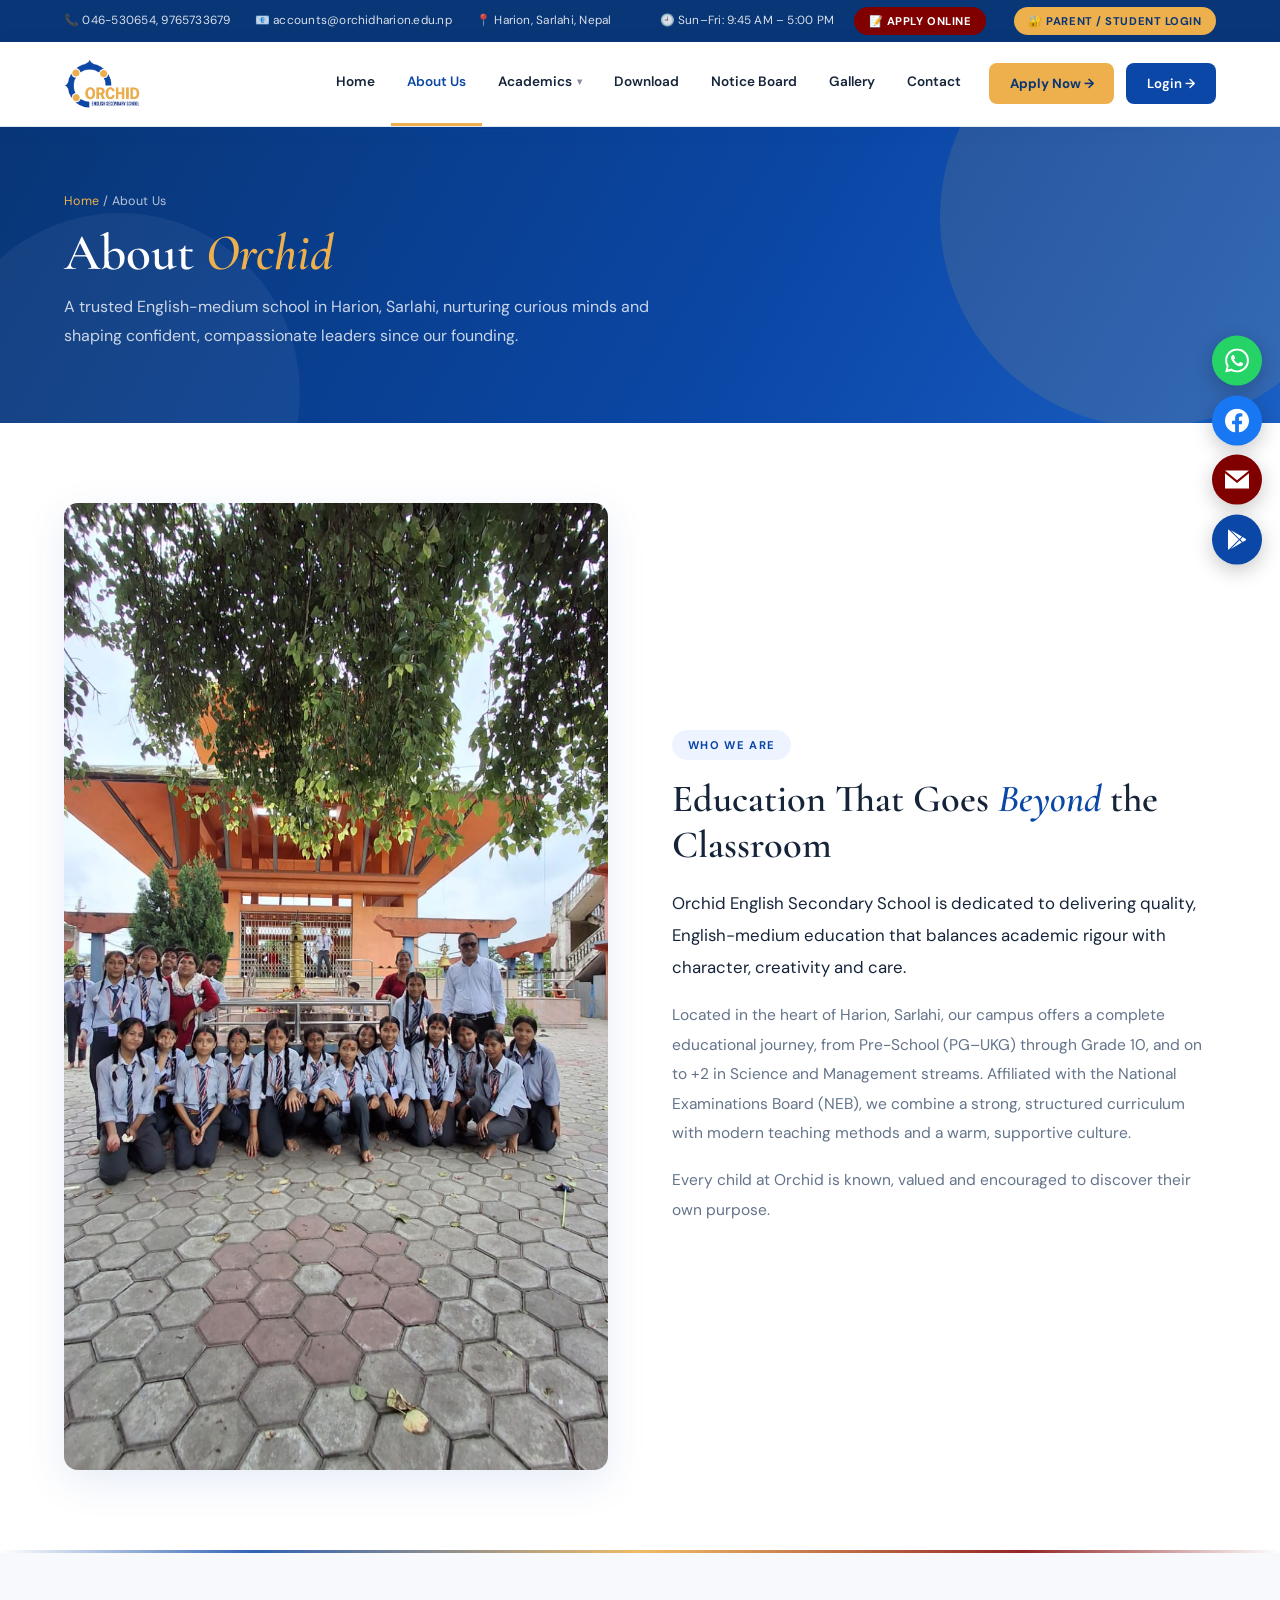
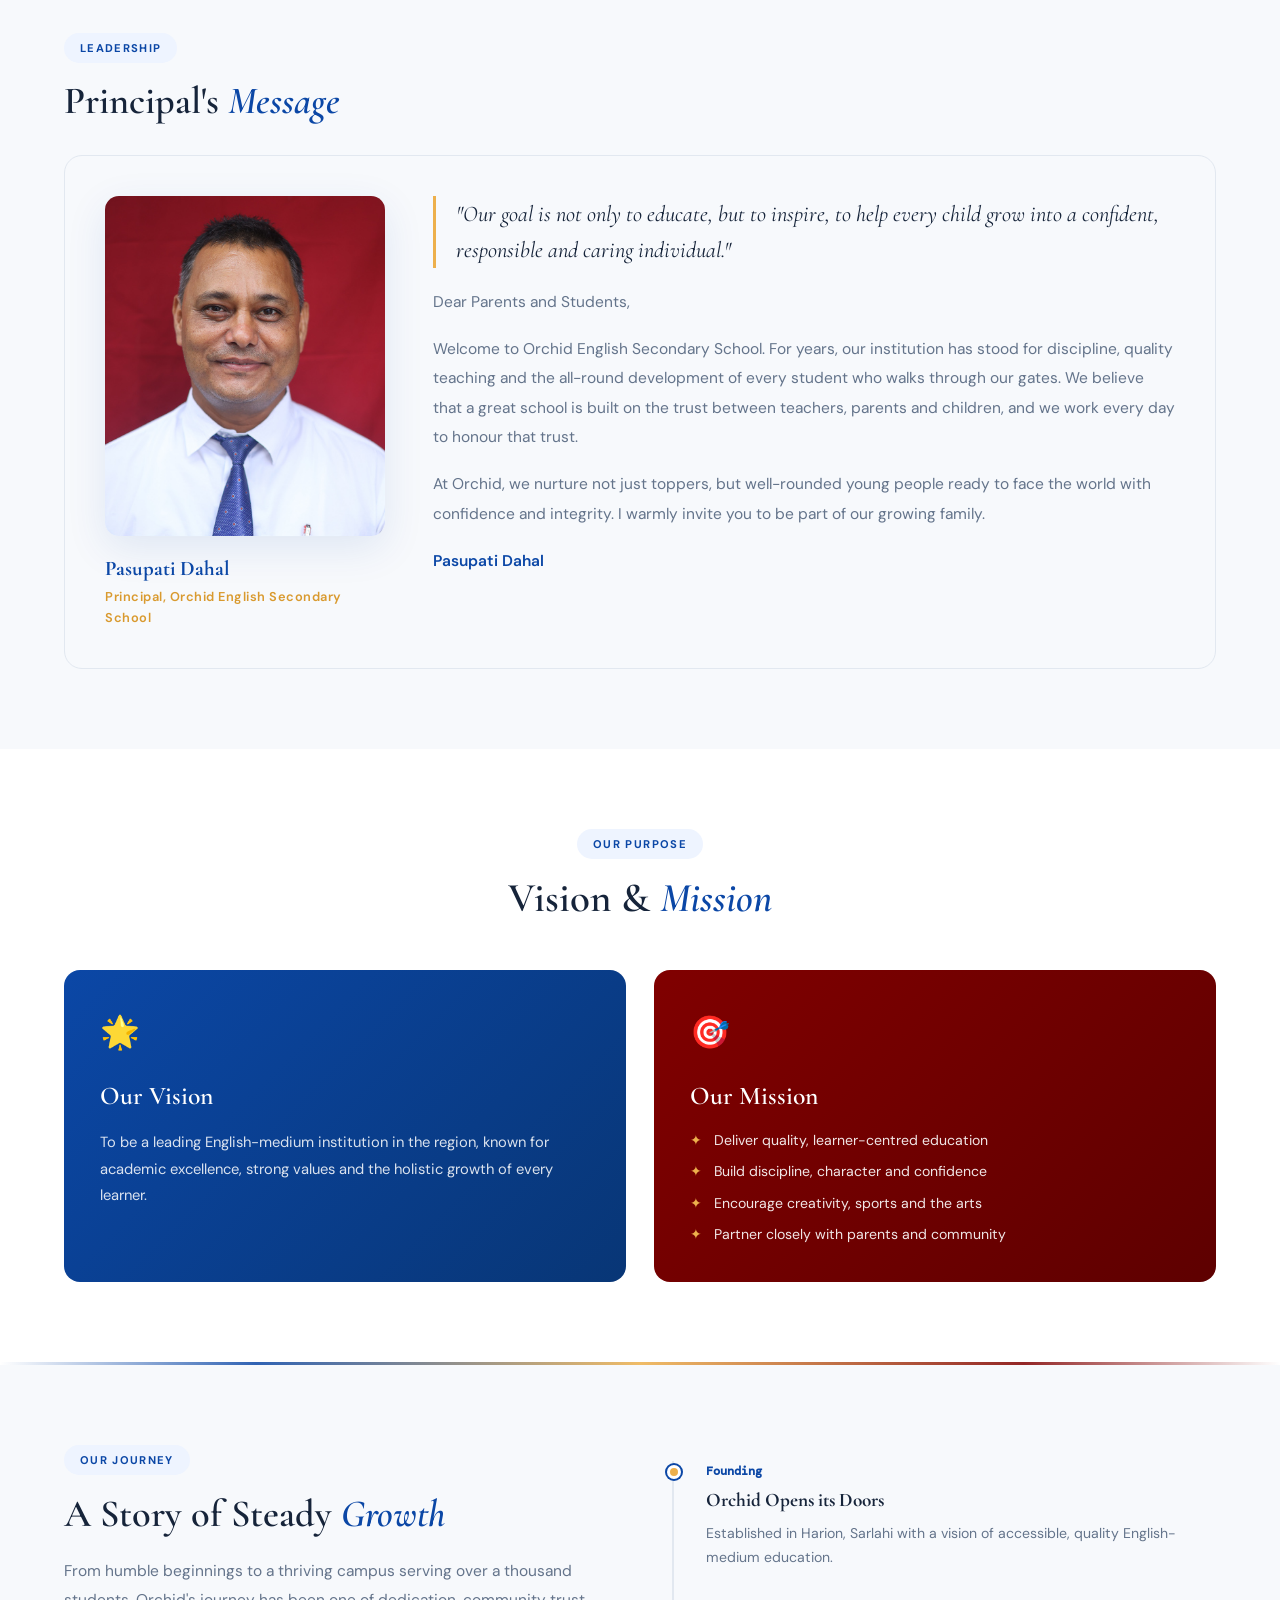
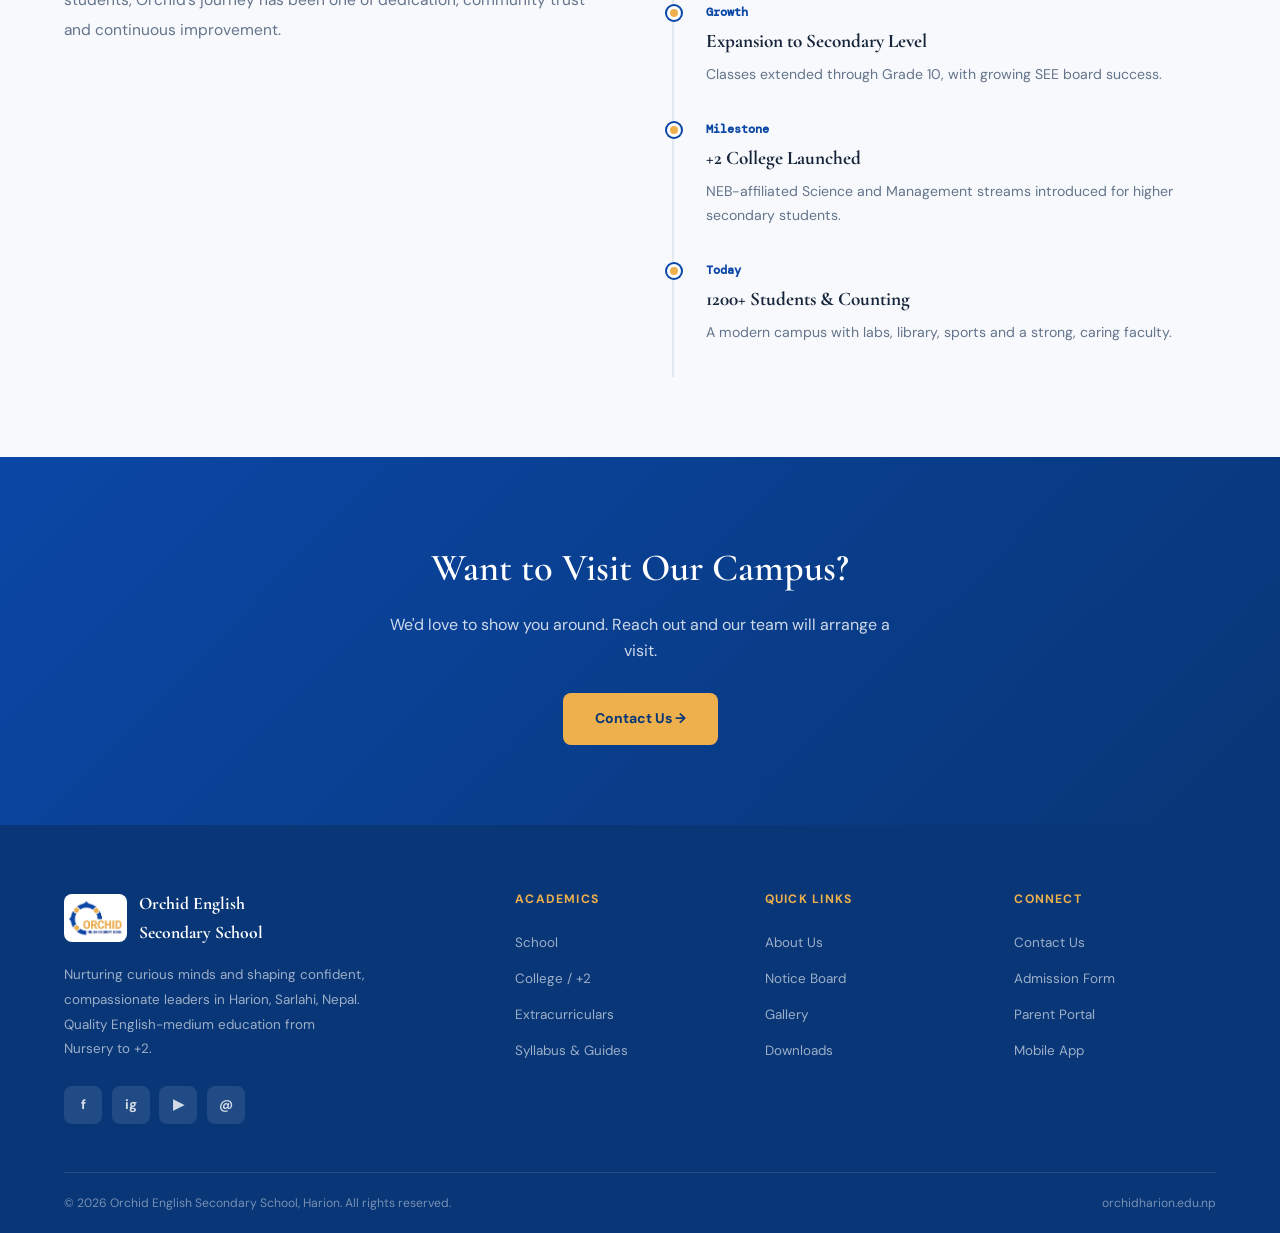
==== orchid-school/about.html @ 59016e7d "Add files via upload" ====
<!DOCTYPE html>
<html lang="en">
<head>
<meta charset="UTF-8">
<meta name="viewport" content="width=device-width, initial-scale=1.0">
<title>About Us, Orchid English Secondary School, Harion</title>
<meta name="description" content="Principal's message, vision, mission, history and faculty of Orchid English Secondary School, Harion, Sarlahi.">
<link rel="icon" href="assets/logo.png">
<link href="https://fonts.googleapis.com/css2?family=Cormorant+Garamond:ital,wght@0,400;0,500;0,600;0,700;1,400;1,500&family=DM+Sans:wght@300;400;500;600;700;800&family=DM+Mono:wght@400;500&display=swap" rel="stylesheet">
<link rel="stylesheet" href="css/style.css">
<link rel="stylesheet" href="css/pages.css">
</head>
<body>

<!-- TOP BAR -->
<div class="topbar">
  <div class="topbar-left">
    <span>📞 046-530654, 9765733679</span>
    <span>📧 accounts@orchidharion.edu.np</span>
    <span>📍 Harion, Sarlahi, Nepal</span>
  </div>
  <div class="topbar-right">
    <span>🕘 Sun–Fri: 9:45 AM – 5:00 PM</span>
    <a href="https://ingrails.com/school/admission/form/orchid-english-secondary-school?format=2" target="_blank" rel="noopener" class="portal-pill" style="background:var(--maroon);color:#fff!important;margin-right:0.5rem;">📝 Apply Online</a>
    <a href="https://ingrails.com/school/" target="_blank" rel="noopener" class="portal-pill">🔐 Parent / Student Login</a>
  </div>
</div>

<!-- NAV -->
<nav>
  <div class="nav-inner">
    <a href="index.html" class="logo"><img src="assets/logo.png" alt="Orchid English Secondary School logo"></a>
    <div class="hamburger" onclick="toggleMenu()"><span></span><span></span><span></span></div>
    <ul class="nav-links" id="navLinks">
      <li><a href="index.html">Home</a></li>
      <li><a href="about.html" class="active">About Us</a></li>
      <li>
        <a href="academics.html">Academics <span class="arr">▾</span></a>
        <div class="dropdown">
          <a href="academics.html#school">School (Nursery–Grade 10)</a>
          <a href="academics.html#college">College / +2 (Grade 11–12)</a>
          <a href="academics.html#extra">Extracurriculars</a>
        </div>
      </li>
      <li><a href="download.html">Download</a></li>
      <li><a href="notices.html">Notice Board</a></li>
      <li><a href="gallery.html">Gallery</a></li>
      <li><a href="contact.html">Contact</a></li>
      <li><a href="https://ingrails.com/school/admission/form/orchid-english-secondary-school?format=2" target="_blank" rel="noopener" class="nav-cta nav-apply">Apply Now →</a></li>
      <li><a href="https://ingrails.com/school/" target="_blank" rel="noopener" class="nav-cta">Login →</a></li>
    </ul>
  </div>
</nav>

<!-- PAGE HEADER -->
<header class="page-header">
  <div class="page-header-inner">
    <div class="crumb"><a href="index.html">Home</a> / About Us</div>
    <h1>About <em>Orchid</em></h1>
    <p>A trusted English-medium school in Harion, Sarlahi, nurturing curious minds and shaping confident, compassionate leaders since our founding.</p>
  </div>
</header>

<!-- INTRO -->
<section class="section">
  <div class="wrap split">
    <img src="assets/photos/students-group.jpeg" alt="Orchid campus">
    <div class="prose">
      <span class="section-badge">Who We Are</span>
      <h2>Education That Goes <em>Beyond</em> the Classroom</h2>
      <p class="lead">Orchid English Secondary School is dedicated to delivering quality, English-medium education that balances academic rigour with character, creativity and care.</p>
      <p>Located in the heart of Harion, Sarlahi, our campus offers a complete educational journey, from Pre-School (PG–UKG) through Grade 10, and on to +2 in Science and Management streams. Affiliated with the National Examinations Board (NEB), we combine a strong, structured curriculum with modern teaching methods and a warm, supportive culture.</p>
      <p>Every child at Orchid is known, valued and encouraged to discover their own purpose.</p>
    </div>
  </div>
</section>

<div class="divider"><div class="gradient-line"></div></div>

<!-- PRINCIPAL MESSAGE -->
<section class="section" style="background:var(--cream)">
  <div class="wrap">
    <div class="section-head" style="text-align:left;margin-bottom:2rem;">
      <span class="section-badge">Leadership</span>
      <h2 style="font-family:var(--serif);font-size:clamp(1.8rem,3vw,2.6rem);font-weight:600;">Principal's <em style="color:var(--navy);font-style:italic;">Message</em></h2>
    </div>
    <div class="principal">
      <div>
        <div class="principal-photo"><img src="assets/photos/pashupati-sir.jpg" alt="Principal"></div>
        <div class="principal-name">Pasupati Dahal</div>
        <div class="principal-role">Principal, Orchid English Secondary School</div>
      </div>
      <div class="prose">
        <blockquote>"Our goal is not only to educate, but to inspire, to help every child grow into a confident, responsible and caring individual."</blockquote>
        <p>Dear Parents and Students,</p>
        <p>Welcome to Orchid English Secondary School. For years, our institution has stood for discipline, quality teaching and the all-round development of every student who walks through our gates. We believe that a great school is built on the trust between teachers, parents and children, and we work every day to honour that trust.</p>
        <p>At Orchid, we nurture not just toppers, but well-rounded young people ready to face the world with confidence and integrity. I warmly invite you to be part of our growing family.</p>
        <p style="color:var(--navy);font-weight:600;">Pasupati Dahal</p>
      </div>
    </div>
  </div>
</section>

<!-- VISION / MISSION -->
<section class="section">
  <div class="wrap">
    <div class="section-head"><span class="section-badge">Our Purpose</span><h2>Vision &amp; <em>Mission</em></h2></div>
    <div class="vm-grid">
      <div class="vm-card vm-vision reveal">
        <div class="vm-ico">🌟</div>
        <h3>Our Vision</h3>
        <p>To be a leading English-medium institution in the region, known for academic excellence, strong values and the holistic growth of every learner.</p>
      </div>
      <div class="vm-card vm-mission reveal">
        <div class="vm-ico">🎯</div>
        <h3>Our Mission</h3>
        <ul>
          <li>Deliver quality, learner-centred education</li>
          <li>Build discipline, character and confidence</li>
          <li>Encourage creativity, sports and the arts</li>
          <li>Partner closely with parents and community</li>
        </ul>
      </div>
    </div>
  </div>
</section>

<div class="divider"><div class="gradient-line"></div></div>

<!-- HISTORY -->
<section class="section" style="background:var(--cream)">
  <div class="wrap split" style="align-items:flex-start;">
    <div class="prose">
      <span class="section-badge">Our Journey</span>
      <h2>A Story of Steady <em>Growth</em></h2>
      <p>From humble beginnings to a thriving campus serving over a thousand students, Orchid's journey has been one of dedication, community trust and continuous improvement.</p>
    </div>
    <div class="timeline">
      <div class="tl-item"><div class="tl-year">Founding</div><h4>Orchid Opens its Doors</h4><p>Established in Harion, Sarlahi with a vision of accessible, quality English-medium education.</p></div>
      <div class="tl-item"><div class="tl-year">Growth</div><h4>Expansion to Secondary Level</h4><p>Classes extended through Grade 10, with growing SEE board success.</p></div>
      <div class="tl-item"><div class="tl-year">Milestone</div><h4>+2 College Launched</h4><p>NEB-affiliated Science and Management streams introduced for higher secondary students.</p></div>
      <div class="tl-item"><div class="tl-year">Today</div><h4>1200+ Students &amp; Counting</h4><p>A modern campus with labs, library, sports and a strong, caring faculty.</p></div>
    </div>
  </div>
</section>

<!-- CTA -->
<section class="section" style="background:linear-gradient(135deg,var(--navy) 0%,var(--navy-dark) 100%);text-align:center;color:#fff;">
  <h2 style="font-family:var(--serif);font-size:clamp(1.8rem,3vw,2.6rem);font-weight:600;margin-bottom:0.75rem;">Want to Visit Our Campus?</h2>
  <p style="color:rgba(255,255,255,0.8);max-width:520px;margin:0 auto 1.75rem;">We'd love to show you around. Reach out and our team will arrange a visit.</p>
  <a href="contact.html" class="btn-primary">Contact Us →</a>
</section>

<!-- FOOTER -->
<footer>
  <div class="footer-grid">
    <div class="footer-brand">
      <div class="footer-logo"><img src="assets/logo.png" alt="Orchid logo"><div class="footer-name">Orchid English<br>Secondary School</div></div>
      <p>Nurturing curious minds and shaping confident, compassionate leaders in Harion, Sarlahi, Nepal. Quality English-medium education from Nursery to +2.</p>
      <div class="footer-social">
        <a class="soc-btn" href="https://www.facebook.com/orchidhsschool" target="_blank" rel="noopener" title="Facebook">f</a>
        <a class="soc-btn" href="https://www.instagram.com/orchidharion" target="_blank" rel="noopener" title="Instagram">ig</a>
        <a class="soc-btn" href="https://play.google.com/store/apps/details?id=com.ingrails.orchid_english_secondary_school" target="_blank" rel="noopener">▶</a>
        <a class="soc-btn" href="mailto:accounts@orchidharion.edu.np">@</a>
      </div>
    </div>
    <div class="footer-col"><h4>Academics</h4><ul><li><a href="academics.html#school">School</a></li><li><a href="academics.html#college">College / +2</a></li><li><a href="academics.html#extra">Extracurriculars</a></li><li><a href="download.html">Syllabus &amp; Guides</a></li></ul></div>
    <div class="footer-col"><h4>Quick Links</h4><ul><li><a href="about.html">About Us</a></li><li><a href="notices.html">Notice Board</a></li><li><a href="gallery.html">Gallery</a></li><li><a href="download.html">Downloads</a></li></ul></div>
    <div class="footer-col"><h4>Connect</h4><ul><li><a href="contact.html">Contact Us</a></li><li><a href="https://ingrails.com/school/admission/form/orchid-english-secondary-school?format=2" target="_blank" rel="noopener">Admission Form</a></li><li><a href="https://ingrails.com/school/" target="_blank" rel="noopener">Parent Portal</a></li><li><a href="https://play.google.com/store/apps/details?id=com.ingrails.orchid_english_secondary_school" target="_blank" rel="noopener">Mobile App</a></li></ul></div>
  </div>
  <div class="footer-bottom"><span>© <span id="yr"></span> Orchid English Secondary School, Harion. All rights reserved.</span><span>orchidharion.edu.np</span></div>
</footer>

<!-- FLOATING BUTTONS -->
<div class="float-stack">
  <a class="float-btn float-wa" href="https://wa.me/9779765733679" target="_blank" rel="noopener" aria-label="WhatsApp" title="WhatsApp"><svg viewBox="0 0 24 24"><path d="M.057 24l1.687-6.163a11.867 11.867 0 01-1.587-5.945C.16 5.335 5.495 0 12.05 0a11.82 11.82 0 018.413 3.488 11.82 11.82 0 013.48 8.414c-.003 6.557-5.338 11.892-11.893 11.892a11.9 11.9 0 01-5.688-1.448L.057 24zm6.597-3.807c1.676.995 3.276 1.591 5.392 1.592 5.448 0 9.886-4.434 9.889-9.885.002-5.462-4.415-9.89-9.881-9.892-5.452 0-9.887 4.434-9.889 9.884a9.86 9.86 0 001.51 5.26l-.999 3.648 3.748-.957zm11.387-5.464c-.074-.124-.272-.198-.57-.347-.297-.149-1.758-.868-2.031-.967-.272-.099-.47-.149-.669.149-.198.297-.768.967-.941 1.165-.173.198-.347.223-.644.074-.297-.149-1.255-.462-2.39-1.475-.883-.788-1.48-1.761-1.653-2.059-.173-.297-.018-.458.13-.606.134-.133.297-.347.446-.521.151-.172.2-.296.3-.495.099-.198.05-.372-.025-.521-.075-.148-.669-1.611-.916-2.206-.242-.579-.487-.501-.669-.51l-.57-.01c-.198 0-.52.074-.792.372s-1.04 1.016-1.04 2.479 1.065 2.876 1.213 3.074c.149.198 2.095 3.2 5.076 4.487.709.306 1.263.489 1.694.626.712.226 1.36.194 1.872.118.571-.085 1.758-.719 2.006-1.413.248-.695.248-1.29.173-1.414z"/></svg></a>
  <a class="float-btn float-fb" href="https://www.facebook.com/orchidhsschool" target="_blank" rel="noopener" aria-label="Facebook" title="Facebook"><svg viewBox="0 0 24 24"><path d="M24 12.073c0-6.627-5.373-12-12-12s-12 5.373-12 12c0 5.99 4.388 10.954 10.125 11.854v-8.385H7.078v-3.47h3.047V9.43c0-3.007 1.792-4.669 4.533-4.669 1.312 0 2.686.235 2.686.235v2.953H15.83c-1.491 0-1.956.925-1.956 1.874v2.25h3.328l-.532 3.47h-2.796v8.385C19.612 23.027 24 18.062 24 12.073z"/></svg></a>
  <a class="float-btn float-mail" href="mailto:accounts@orchidharion.edu.np" aria-label="Email" title="Email"><svg viewBox="0 0 24 24"><path d="M12 12.713l-11.985-9.713h23.97l-11.985 9.713zm0 2.574l-12-9.725v15.438h24v-15.438l-12 9.725z"/></svg></a>
  <a class="float-btn float-app" href="https://play.google.com/store/apps/details?id=com.ingrails.orchid_english_secondary_school" target="_blank" rel="noopener" aria-label="Play Store App" title="Get our App"><svg viewBox="0 0 24 24"><path d="M3.609 1.814L13.792 12 3.61 22.186a.996.996 0 01-.61-.92V2.734a1 1 0 01.609-.92zm10.89 10.893l2.302 2.302-10.937 6.333 8.635-8.635zm3.199-3.198l2.807 1.626a1 1 0 010 1.73l-2.808 1.626L15.39 12l2.308-2.491zM5.864 2.658L16.802 8.99l-2.302 2.302-8.636-8.634z"/></svg></a>
</div>

<script src="js/main.js"></script>
<script>document.getElementById('yr').textContent=new Date().getFullYear();</script>
</body>
</html>
---- orchid-school/css/style.css ----
/* ============================================================
   ORCHID ENGLISH SECONDARY SCHOOL — Shared Stylesheet
   Theme: Navy #0B47A6 · Golden #EDB04C · Maroon #800000
   ============================================================ */
*,*::before,*::after{margin:0;padding:0;box-sizing:border-box;}
:root{
  --navy:#0B47A6;
  --navy-dark:#083676;
  --navy-light:#1a5fc4;
  --gold:#EDB04C;
  --gold-dark:#d99a2f;
  --gold-light:#fbeccd;
  --maroon:#800000;
  --maroon-light:#a83232;
  --tint:#eef4ff;
  --cream:#f7f9fc;
  --ink:#16243a;
  --muted:#64748b;
  --border:#e2e8f0;
  --white:#ffffff;
  --sans:'DM Sans',sans-serif;
  --serif:'Cormorant Garamond',Georgia,serif;
  --mono:'DM Mono',monospace;
  --shadow:0 12px 40px rgba(11,71,166,0.10);
  --shadow-lg:0 24px 70px rgba(11,71,166,0.18);
}
html{scroll-behavior:smooth;}
body{font-family:var(--sans);background:var(--white);color:var(--ink);overflow-x:hidden;line-height:1.65;}
img{max-width:100%;display:block;}
a{color:inherit;}

/* ===== TOP BAR ===== */
.topbar{background:var(--navy-dark);color:rgba(255,255,255,0.85);font-size:0.74rem;padding:0.45rem 4rem;display:flex;justify-content:space-between;align-items:center;letter-spacing:0.02em;}
.topbar a{color:rgba(255,255,255,0.85);text-decoration:none;}
.topbar-left{display:flex;gap:1.5rem;align-items:center;flex-wrap:wrap;}
.topbar-left span{display:flex;align-items:center;gap:0.35rem;}
.topbar-right{display:flex;gap:1.25rem;align-items:center;}
.topbar-right a:hover{color:var(--gold);}
.portal-pill{background:var(--gold);color:var(--navy-dark)!important;font-weight:700;padding:0.28rem 0.9rem;border-radius:20px;font-size:0.7rem;letter-spacing:0.05em;text-transform:uppercase;display:inline-flex;align-items:center;gap:0.35rem;}
.portal-pill:hover{background:#f5c068;color:var(--navy-dark)!important;}

/* ===== NAV ===== */
nav{background:var(--white);position:sticky;top:0;z-index:100;border-bottom:1px solid var(--border);box-shadow:0 2px 18px rgba(11,71,166,0.07);}
.nav-inner{display:flex;justify-content:space-between;align-items:center;padding:0 4rem;height:84px;}
.logo{display:flex;align-items:center;gap:0.75rem;text-decoration:none;}
.logo img{height:56px;width:auto;}
.logo-text{line-height:1.1;}
.logo-name{font-family:var(--serif);font-size:1.18rem;font-weight:700;color:var(--navy);display:block;}
.logo-tagline{font-size:0.6rem;color:var(--muted);letter-spacing:0.14em;text-transform:uppercase;font-weight:500;}
.nav-links{display:flex;gap:0;list-style:none;align-items:center;}
.nav-links>li{position:relative;}
.nav-links>li>a{display:flex;align-items:center;gap:0.3rem;padding:0 1rem;height:84px;font-size:0.85rem;font-weight:600;color:var(--ink);text-decoration:none;white-space:nowrap;transition:color 0.2s;border-bottom:3px solid transparent;}
.nav-links>li>a:hover,.nav-links>li>a.active{color:var(--navy);border-bottom-color:var(--gold);}
.arr{font-size:0.6rem;opacity:0.5;}
.dropdown{display:none;position:absolute;top:100%;left:0;background:var(--white);border:1px solid var(--border);border-radius:10px;box-shadow:var(--shadow);min-width:220px;padding:0.5rem 0;z-index:200;}
.nav-links>li:hover .dropdown{display:block;}
.dropdown a{display:block;padding:0.65rem 1.3rem;font-size:0.83rem;color:var(--muted);text-decoration:none;transition:color 0.15s,background 0.15s;}
.dropdown a:hover{color:var(--navy);background:var(--tint);}
.nav-cta{background:var(--navy);color:var(--white)!important;padding:0.6rem 1.3rem!important;border-radius:8px;height:auto!important;border-bottom:none!important;margin-left:0.75rem;font-size:0.83rem!important;transition:background 0.2s!important;}
.nav-cta:hover{background:var(--navy-light)!important;border-bottom:none!important;}
.nav-apply{background:var(--gold)!important;color:var(--navy-dark)!important;font-weight:700!important;}
.nav-apply:hover{background:var(--gold-dark)!important;}
.hamburger{display:none;flex-direction:column;gap:5px;cursor:pointer;padding:6px;}
.hamburger span{display:block;width:24px;height:2px;background:var(--ink);border-radius:2px;}

/* ===== BUTTONS ===== */
.btn-primary{background:var(--gold);color:var(--navy-dark);padding:0.9rem 2rem;border-radius:8px;font-weight:700;font-size:0.875rem;text-decoration:none;display:inline-flex;align-items:center;gap:0.5rem;transition:all 0.25s;border:none;cursor:pointer;}
.btn-primary:hover{background:var(--gold-dark);transform:translateY(-2px);}
.btn-outline{background:transparent;color:var(--white);padding:0.9rem 2rem;border-radius:8px;font-weight:600;font-size:0.875rem;text-decoration:none;display:inline-flex;align-items:center;gap:0.5rem;border:1.5px solid rgba(255,255,255,0.45);transition:all 0.25s;}
.btn-outline:hover{border-color:var(--white);background:rgba(255,255,255,0.1);}
.btn-navy{background:var(--navy);color:var(--white);padding:0.9rem 2rem;border-radius:8px;font-weight:700;font-size:0.875rem;text-decoration:none;display:inline-flex;align-items:center;gap:0.5rem;transition:all 0.25s;border:none;cursor:pointer;}
.btn-navy:hover{background:var(--navy-light);transform:translateY(-2px);}

/* ===== SECTION HELPERS ===== */
.section{padding:5rem 4rem;}
.section-badge{display:inline-block;background:var(--tint);color:var(--navy);font-size:0.7rem;font-weight:700;letter-spacing:0.12em;text-transform:uppercase;padding:0.35rem 1rem;border-radius:20px;margin-bottom:1rem;}
.section-head{text-align:center;margin-bottom:3rem;}
.section-head h2{font-family:var(--serif);font-size:clamp(2rem,3.2vw,3rem);font-weight:600;color:var(--ink);line-height:1.15;}
.section-head h2 em{font-style:italic;color:var(--navy);}
.section-head p{color:var(--muted);font-size:0.97rem;max-width:560px;margin:0.75rem auto 0;line-height:1.8;}

/* Gradient divider (replaces old page divider) */
.divider{height:auto;padding:0;background:none;display:flex;align-items:center;justify-content:center;}
.gradient-line{height:3px;width:100%;background:linear-gradient(90deg,transparent,var(--navy) 20%,var(--gold) 50%,var(--maroon) 80%,transparent);opacity:0.85;}

/* ===== PAGE HEADER (inner pages) ===== */
.page-header{background:linear-gradient(120deg,var(--navy-dark) 0%,var(--navy) 60%,var(--navy-light) 100%);color:var(--white);padding:4rem 4rem 4.5rem;position:relative;overflow:hidden;}
.page-header::before{content:'';position:absolute;top:-120px;right:-80px;width:420px;height:420px;border-radius:50%;background:rgba(237,176,76,0.12);}
.page-header::after{content:'';position:absolute;bottom:-150px;left:-60px;width:360px;height:360px;border-radius:50%;background:rgba(255,255,255,0.05);}
.page-header-inner{position:relative;z-index:2;max-width:1100px;}
.page-header .crumb{font-size:0.78rem;color:rgba(255,255,255,0.7);margin-bottom:0.85rem;letter-spacing:0.03em;}
.page-header .crumb a{color:var(--gold);text-decoration:none;}
.page-header h1{font-family:var(--serif);font-size:clamp(2.4rem,4vw,3.6rem);font-weight:600;line-height:1.1;margin-bottom:0.75rem;}
.page-header h1 em{font-style:italic;color:var(--gold);}
.page-header p{font-size:1rem;color:rgba(255,255,255,0.78);max-width:600px;line-height:1.8;}

/* ===== FOOTER ===== */
footer{background:var(--navy-dark);padding:4rem 4rem 0;color:#fff;}
.footer-grid{display:grid;grid-template-columns:2fr 1fr 1fr 1fr;gap:3rem;padding-bottom:3rem;border-bottom:1px solid rgba(255,255,255,0.12);}
.footer-logo{display:flex;align-items:center;gap:0.75rem;margin-bottom:1rem;}
.footer-logo img{height:48px;background:#fff;border-radius:8px;padding:4px;}
.footer-name{font-family:var(--serif);font-size:1.1rem;font-weight:700;color:var(--white);}
.footer-brand p{font-size:0.84rem;color:rgba(255,255,255,0.6);line-height:1.85;max-width:300px;margin-bottom:1.5rem;}
.footer-social{display:flex;gap:0.6rem;}
.soc-btn{width:38px;height:38px;border-radius:8px;background:rgba(255,255,255,0.1);display:flex;align-items:center;justify-content:center;color:rgba(255,255,255,0.8);font-size:0.85rem;font-weight:700;text-decoration:none;transition:all 0.2s;}
.soc-btn:hover{background:var(--gold);color:var(--navy-dark);}
.footer-col h4{font-size:0.76rem;font-weight:700;color:var(--gold);letter-spacing:0.1em;text-transform:uppercase;margin-bottom:1.25rem;}
.footer-col ul{list-style:none;display:flex;flex-direction:column;gap:0.6rem;}
.footer-col ul li a{font-size:0.84rem;color:rgba(255,255,255,0.6);text-decoration:none;transition:color 0.2s;}
.footer-col ul li a:hover{color:var(--gold);}
.footer-bottom{display:flex;justify-content:space-between;align-items:center;padding:1.25rem 0;font-size:0.76rem;color:rgba(255,255,255,0.45);flex-wrap:wrap;gap:0.5rem;}
.footer-bottom a{color:rgba(255,255,255,0.45);text-decoration:none;}
.footer-bottom a:hover{color:var(--gold);}

/* ===== FLOATING BUTTONS (right middle) ===== */
.float-stack{position:fixed;right:1.1rem;top:50%;transform:translateY(-50%);display:flex;flex-direction:column;gap:0.6rem;z-index:990;}
.float-btn{width:50px;height:50px;border-radius:50%;display:flex;align-items:center;justify-content:center;box-shadow:0 6px 20px rgba(0,0,0,0.22);text-decoration:none;font-size:1.4rem;color:#fff;transition:transform 0.22s;}
.float-btn:hover{transform:scale(1.12);}
.float-wa{background:#25d366;}
.float-fb{background:#1877f2;}
.float-mail{background:var(--maroon);}
.float-app{background:var(--navy);}
.float-btn svg{width:24px;height:24px;fill:#fff;}

/* ===== ADMISSION POPUP ===== */
.popup-overlay{position:fixed;inset:0;background:rgba(8,22,46,0.78);backdrop-filter:blur(4px);z-index:2000;display:none;align-items:center;justify-content:center;padding:1.5rem;}
.popup-overlay.show{display:flex;}
.popup-box{background:var(--white);border-radius:16px;max-width:460px;width:100%;position:relative;overflow:hidden;box-shadow:var(--shadow-lg);animation:popIn 0.35s ease;}
@keyframes popIn{from{opacity:0;transform:scale(0.92) translateY(10px);}to{opacity:1;transform:scale(1) translateY(0);}}
.popup-close{position:absolute;top:0.75rem;right:0.75rem;width:34px;height:34px;border-radius:50%;background:rgba(0,0,0,0.45);color:#fff;border:none;font-size:1.2rem;cursor:pointer;display:flex;align-items:center;justify-content:center;z-index:3;transition:background 0.2s;line-height:1;}
.popup-close:hover{background:var(--maroon);}
.popup-banner{background:linear-gradient(135deg,var(--navy) 0%,var(--navy-dark) 100%);color:#fff;padding:2.5rem 2rem;text-align:center;}
.popup-banner .tag{display:inline-block;background:var(--gold);color:var(--navy-dark);font-size:0.68rem;font-weight:700;letter-spacing:0.1em;text-transform:uppercase;padding:0.3rem 0.9rem;border-radius:20px;margin-bottom:1rem;}
.popup-banner h3{font-family:var(--serif);font-size:1.9rem;font-weight:600;margin-bottom:0.5rem;}
.popup-banner h3 em{color:var(--gold);font-style:italic;}
.popup-banner p{font-size:0.88rem;color:rgba(255,255,255,0.82);line-height:1.7;}
.popup-body{padding:1.75rem 2rem 2rem;text-align:center;}
.popup-body img.popup-graphic{border-radius:10px;margin:0 auto 1rem;}
.popup-body p{font-size:0.86rem;color:var(--muted);line-height:1.7;margin-bottom:1.25rem;}
.popup-qr{width:130px;height:130px;border-radius:10px;border:2px solid var(--border);margin:0 auto 1rem;display:flex;align-items:center;justify-content:center;background:var(--cream);color:var(--muted);font-size:0.7rem;text-align:center;padding:0.5rem;}
/* Full-graphic popup */
.popup-graphic-box{max-width:440px;background:transparent;box-shadow:var(--shadow-lg);}
.popup-graphic-link{display:block;}
.popup-graphic-link img{width:100%;height:auto;border-radius:16px;display:block;}

/* ===== CARDS GRID (reusable) ===== */
.cards-3{display:grid;grid-template-columns:repeat(3,1fr);gap:1.5rem;}
.cards-2{display:grid;grid-template-columns:repeat(2,1fr);gap:2rem;}
.cards-4{display:grid;grid-template-columns:repeat(4,1fr);gap:1.25rem;}

/* ===== ANIMATIONS ===== */
.reveal{opacity:0;transform:translateY(22px);transition:opacity 0.6s ease,transform 0.6s ease;}
.reveal.in{opacity:1;transform:translateY(0);}

/* ===== RESPONSIVE ===== */
@media(max-width:1024px){
  .topbar,.nav-inner,.section,.page-header,footer{padding-left:2rem;padding-right:2rem;}
  .cards-4{grid-template-columns:repeat(2,1fr);}
}
@media(max-width:900px){
  .hamburger{display:flex;}
  .nav-links{display:none;position:absolute;top:84px;left:0;right:0;background:var(--white);border-bottom:1px solid var(--border);flex-direction:column;padding:1rem 0;gap:0;box-shadow:var(--shadow);}
  .nav-links.open{display:flex;}
  .nav-links>li{width:100%;}
  .nav-links>li>a{height:auto;padding:0.85rem 2rem;border-bottom:none;}
  .dropdown{position:static;box-shadow:none;border:none;border-radius:0;padding-left:2.5rem;}
  .nav-links>li:hover .dropdown{display:none;}
  .nav-links>li.open-sub .dropdown{display:block;}
  .nav-cta{margin:0.5rem 2rem;text-align:center;justify-content:center;}
  .topbar{flex-direction:column;gap:0.4rem;text-align:center;font-size:0.7rem;}
  .topbar-left{justify-content:center;}
  .cards-3,.cards-2{grid-template-columns:1fr;}
  .footer-grid{grid-template-columns:1fr 1fr;gap:2rem;}
}
@media(max-width:560px){
  .section{padding:3.5rem 1.25rem;}
  .topbar,.nav-inner,.page-header,footer{padding-left:1.25rem;padding-right:1.25rem;}
  .cards-4{grid-template-columns:1fr;}
  .footer-grid{grid-template-columns:1fr;}
  .logo-name{font-size:1rem;}
  .float-btn{width:44px;height:44px;}
}
---- orchid-school/css/pages.css ----
/* ============================================================
   INNER PAGES — shared components
   ============================================================ */

.wrap{max-width:1180px;margin:0 auto;}
.prose p{color:var(--muted);font-size:0.97rem;line-height:1.9;margin-bottom:1.1rem;}
.lead{font-size:1.05rem!important;color:var(--ink)!important;}

/* Two-column intro */
.split{display:grid;grid-template-columns:1fr 1fr;gap:4rem;align-items:center;}
.split img{border-radius:14px;box-shadow:var(--shadow);width:100%;object-fit:cover;}
.split h2{font-family:var(--serif);font-size:clamp(1.8rem,3vw,2.6rem);font-weight:600;line-height:1.2;margin-bottom:1.25rem;}
.split h2 em{color:var(--navy);font-style:italic;}

/* Principal message */
.principal{display:grid;grid-template-columns:280px 1fr;gap:3rem;align-items:start;background:var(--cream);border:1px solid var(--border);border-radius:18px;padding:2.5rem;}
.principal-photo{border-radius:14px;overflow:hidden;box-shadow:var(--shadow);}
.principal-photo img{width:100%;height:340px;object-fit:cover;}
.principal-name{font-family:var(--serif);font-size:1.3rem;font-weight:700;color:var(--navy);margin-top:1rem;}
.principal-role{font-size:0.8rem;color:var(--gold-dark);font-weight:600;letter-spacing:0.04em;}
.principal blockquote{font-family:var(--serif);font-size:1.4rem;font-style:italic;line-height:1.6;color:var(--ink);margin-bottom:1.25rem;border-left:3px solid var(--gold);padding-left:1.25rem;}

/* Vision / mission cards */
.vm-grid{display:grid;grid-template-columns:1fr 1fr;gap:1.75rem;}
.vm-card{border-radius:16px;padding:2.25rem;color:#fff;position:relative;overflow:hidden;}
.vm-vision{background:linear-gradient(135deg,var(--navy) 0%,var(--navy-dark) 100%);}
.vm-mission{background:linear-gradient(135deg,var(--maroon) 0%,#5e0000 100%);}
.vm-card .vm-ico{font-size:2rem;margin-bottom:1rem;}
.vm-card h3{font-family:var(--serif);font-size:1.6rem;font-weight:600;margin-bottom:0.75rem;}
.vm-card p{font-size:0.92rem;line-height:1.8;color:rgba(255,255,255,0.85);}
.vm-card ul{list-style:none;margin-top:0.75rem;display:flex;flex-direction:column;gap:0.5rem;}
.vm-card ul li{font-size:0.88rem;padding-left:1.5rem;position:relative;color:rgba(255,255,255,0.9);}
.vm-card ul li::before{content:'✦';position:absolute;left:0;color:var(--gold);}

/* Timeline (history) */
.timeline{position:relative;padding-left:2rem;border-left:2px solid var(--border);margin-top:1rem;}
.tl-item{position:relative;padding-bottom:2rem;}
.tl-item::before{content:'';position:absolute;left:calc(-2rem - 7px);top:4px;width:14px;height:14px;border-radius:50%;background:var(--gold);border:3px solid #fff;box-shadow:0 0 0 2px var(--navy);}
.tl-year{font-family:var(--mono);font-size:0.78rem;color:var(--navy);font-weight:600;}
.tl-item h4{font-family:var(--serif);font-size:1.2rem;font-weight:700;margin:0.2rem 0 0.35rem;}
.tl-item p{font-size:0.88rem;color:var(--muted);line-height:1.7;}

/* Faculty cards */
.faculty-grid{display:grid;grid-template-columns:repeat(4,1fr);gap:1.5rem;}
.fac-card{border:1px solid var(--border);border-radius:14px;overflow:hidden;text-align:center;transition:all 0.28s;background:#fff;}
.fac-card:hover{transform:translateY(-6px);box-shadow:var(--shadow);}
.fac-photo{height:240px;overflow:hidden;background:var(--tint);}
.fac-photo img{width:100%;height:100%;object-fit:cover;}
.fac-body{padding:1.25rem;}
.fac-body h4{font-family:var(--serif);font-size:1.2rem;font-weight:700;color:var(--navy);}
.fac-body .fac-role{font-size:0.76rem;color:var(--gold-dark);font-weight:600;text-transform:uppercase;letter-spacing:0.05em;margin-top:2px;}
.fac-body .fac-sub{font-size:0.78rem;color:var(--muted);margin-top:0.4rem;}

/* Program blocks (academics) */
.prog-block{display:grid;grid-template-columns:1fr 1fr;gap:3.5rem;align-items:center;}
.prog-block.rev{direction:rtl;}
.prog-block.rev > *{direction:ltr;}
.prog-block img{border-radius:16px;box-shadow:var(--shadow);width:100%;height:380px;object-fit:cover;}
.prog-block h2{font-family:var(--serif);font-size:clamp(1.8rem,3vw,2.6rem);font-weight:600;margin-bottom:0.5rem;}
.prog-block h2 em{color:var(--navy);font-style:italic;}
.prog-block .grade-pill{display:inline-block;background:var(--gold-light);color:var(--maroon);font-size:0.72rem;font-weight:700;letter-spacing:0.06em;text-transform:uppercase;padding:0.3rem 0.9rem;border-radius:20px;margin-bottom:1rem;}
.feature-list{list-style:none;display:grid;grid-template-columns:1fr 1fr;gap:0.6rem;margin:1.25rem 0;}
.feature-list li{font-size:0.86rem;display:flex;align-items:flex-start;gap:0.5rem;}
.feature-list li::before{content:'✓';color:var(--navy);font-weight:800;}

/* Subjects table */
.subj-table{width:100%;border-collapse:collapse;border-radius:12px;overflow:hidden;box-shadow:var(--shadow);}
.subj-table th{background:var(--navy);color:#fff;text-align:left;padding:0.9rem 1.25rem;font-size:0.82rem;letter-spacing:0.03em;}
.subj-table td{padding:0.85rem 1.25rem;font-size:0.86rem;border-bottom:1px solid var(--border);background:#fff;color:var(--ink);}
.subj-table tr:last-child td{border-bottom:none;}
.subj-table td:first-child{font-weight:700;color:var(--navy);}

/* Facility tiles */
.facility-card{background:#fff;border-radius:14px;padding:1.75rem 1.5rem;border:1px solid var(--border);text-align:center;transition:all 0.28s;}
.facility-card:hover{transform:translateY(-6px);box-shadow:var(--shadow);border-color:var(--navy);}
.facility-icon{width:54px;height:54px;background:var(--tint);border-radius:12px;display:flex;align-items:center;justify-content:center;font-size:1.6rem;margin:0 auto 1rem;}
.facility-card h4{font-family:var(--serif);font-size:1.15rem;font-weight:700;color:var(--navy);margin-bottom:0.5rem;}
.facility-card p{font-size:0.79rem;color:var(--muted);line-height:1.65;}

/* Download list */
.dl-grid{display:grid;grid-template-columns:repeat(2,1fr);gap:1.25rem;}
.dl-card{display:flex;align-items:center;gap:1.25rem;padding:1.4rem 1.5rem;border:1px solid var(--border);border-radius:14px;background:#fff;transition:all 0.25s;text-decoration:none;color:inherit;}
.dl-card:hover{border-color:var(--navy);box-shadow:var(--shadow);transform:translateY(-3px);}
.dl-icon{width:50px;height:50px;border-radius:12px;background:var(--gold-light);color:var(--maroon);display:flex;align-items:center;justify-content:center;font-size:1.4rem;flex-shrink:0;}
.dl-info{flex:1;}
.dl-info h4{font-size:0.95rem;font-weight:700;margin-bottom:0.2rem;}
.dl-info p{font-size:0.78rem;color:var(--muted);}
.dl-meta{font-size:0.7rem;color:var(--muted);font-family:var(--mono);}
.dl-btn{background:var(--navy);color:#fff;border-radius:8px;padding:0.55rem 1rem;font-size:0.78rem;font-weight:700;white-space:nowrap;}
.dl-cat-head{font-family:var(--serif);font-size:1.5rem;font-weight:700;color:var(--navy);margin:2.5rem 0 1.25rem;display:flex;align-items:center;gap:0.5rem;}
.dl-cat-head:first-child{margin-top:0;}

/* Notices page */
.notice-row{display:flex;gap:1.5rem;padding:1.5rem;border:1px solid var(--border);border-radius:14px;background:#fff;margin-bottom:1rem;transition:all 0.22s;}
.notice-row:hover{border-color:var(--navy);box-shadow:var(--shadow);}
.notice-date-big{min-width:84px;text-align:center;background:linear-gradient(135deg,var(--navy),var(--navy-dark));color:#fff;border-radius:12px;padding:1rem 0.5rem;flex-shrink:0;}
.notice-date-big b{display:block;font-family:var(--serif);font-size:2rem;line-height:1;}
.notice-date-big small{font-size:0.62rem;text-transform:uppercase;letter-spacing:0.06em;opacity:0.85;}
.notice-row-body h4{font-family:var(--serif);font-size:1.3rem;font-weight:700;margin-bottom:0.35rem;}
.notice-row-body .ntag{display:inline-block;background:var(--gold-light);color:var(--maroon);font-size:0.64rem;font-weight:700;letter-spacing:0.05em;text-transform:uppercase;padding:0.2rem 0.6rem;border-radius:10px;margin-bottom:0.5rem;}
.notice-row-body p{font-size:0.9rem;color:var(--muted);line-height:1.7;}
.info-box{background:var(--tint);border:1px dashed var(--navy-light);border-radius:12px;padding:1.25rem 1.5rem;font-size:0.85rem;color:var(--navy-dark);line-height:1.7;margin-bottom:2rem;}
.info-box b{color:var(--navy);}

/* Gallery page */
.gal-tabs{display:flex;gap:0.75rem;justify-content:center;margin-bottom:2.5rem;flex-wrap:wrap;}
.gal-tab{padding:0.55rem 1.4rem;border-radius:30px;font-size:0.78rem;font-weight:600;cursor:pointer;border:1.5px solid var(--border);background:#fff;color:var(--muted);transition:all 0.2s;}
.gal-tab.active{background:var(--navy);color:#fff;border-color:var(--navy);}
.gal-grid{display:grid;grid-template-columns:repeat(3,1fr);gap:1rem;}
.gal-item{position:relative;overflow:hidden;border-radius:12px;height:240px;cursor:pointer;}
.gal-item img{width:100%;height:100%;object-fit:cover;transition:transform 0.5s;}
.gal-item:hover img{transform:scale(1.08);}
.gal-cap{position:absolute;inset:0;background:linear-gradient(to top,rgba(8,32,82,0.8),transparent 55%);display:flex;align-items:flex-end;padding:1rem;opacity:0;transition:opacity 0.3s;}
.gal-item:hover .gal-cap{opacity:1;}
.gal-cap span{color:#fff;font-size:0.82rem;font-weight:600;}

/* Contact page */
.contact-grid{display:grid;grid-template-columns:1fr 1.3fr;gap:3.5rem;align-items:start;}
.cinfo-item{display:flex;gap:1rem;align-items:flex-start;margin-bottom:1.5rem;}
.cinfo-icon{width:48px;height:48px;background:var(--tint);border-radius:10px;display:flex;align-items:center;justify-content:center;font-size:1.2rem;flex-shrink:0;}
.cinfo-label{font-size:0.7rem;font-weight:700;color:var(--gold-dark);letter-spacing:0.08em;text-transform:uppercase;margin-bottom:3px;}
.cinfo-val{font-size:0.9rem;color:var(--ink);line-height:1.6;}
.cinfo-val a{color:var(--navy);text-decoration:none;}
.form-card{background:#fff;border:1px solid var(--border);border-radius:18px;padding:2.5rem;box-shadow:var(--shadow);}
.form-card h3{font-family:var(--serif);font-size:1.6rem;font-weight:700;color:var(--navy);margin-bottom:0.35rem;}
.form-card>p{font-size:0.84rem;color:var(--muted);margin-bottom:1.5rem;}
.form-row{display:grid;grid-template-columns:1fr 1fr;gap:0.85rem;}
.form-group{margin-bottom:0.95rem;}
.form-group label{display:block;font-size:0.74rem;font-weight:700;margin-bottom:0.35rem;letter-spacing:0.02em;}
.form-group input,.form-group select,.form-group textarea{width:100%;padding:0.78rem 1rem;background:var(--cream);border:1.5px solid var(--border);border-radius:8px;font-family:var(--sans);font-size:0.86rem;color:var(--ink);outline:none;transition:border-color 0.2s;resize:vertical;}
.form-group input:focus,.form-group select:focus,.form-group textarea:focus{border-color:var(--navy);}
.btn-submit{width:100%;background:var(--navy);color:#fff;border:none;padding:1rem;border-radius:8px;font-family:var(--sans);font-size:0.9rem;font-weight:700;cursor:pointer;transition:background 0.2s;margin-top:0.5rem;}
.btn-submit:hover{background:var(--navy-light);}
.form-msg{display:none;text-align:center;font-size:0.82rem;color:#1d7a4f;font-weight:600;margin-top:0.85rem;background:#e7f6ee;padding:0.6rem;border-radius:8px;}
.map-embed{border-radius:14px;overflow:hidden;box-shadow:var(--shadow);height:300px;margin-top:2rem;}
.map-embed iframe{width:100%;height:100%;border:none;display:block;}

@media(max-width:900px){
  .split,.principal,.vm-grid,.prog-block,.contact-grid{grid-template-columns:1fr;gap:2rem;}
  .prog-block.rev{direction:ltr;}
  .faculty-grid{grid-template-columns:1fr 1fr;}
  .dl-grid,.gal-grid{grid-template-columns:1fr 1fr;}
  .principal{padding:1.75rem;}
}
@media(max-width:560px){
  .faculty-grid,.dl-grid,.gal-grid,.feature-list,.form-row{grid-template-columns:1fr;}
  .principal{grid-template-columns:1fr;}
  .notice-row{flex-direction:column;gap:1rem;}
}
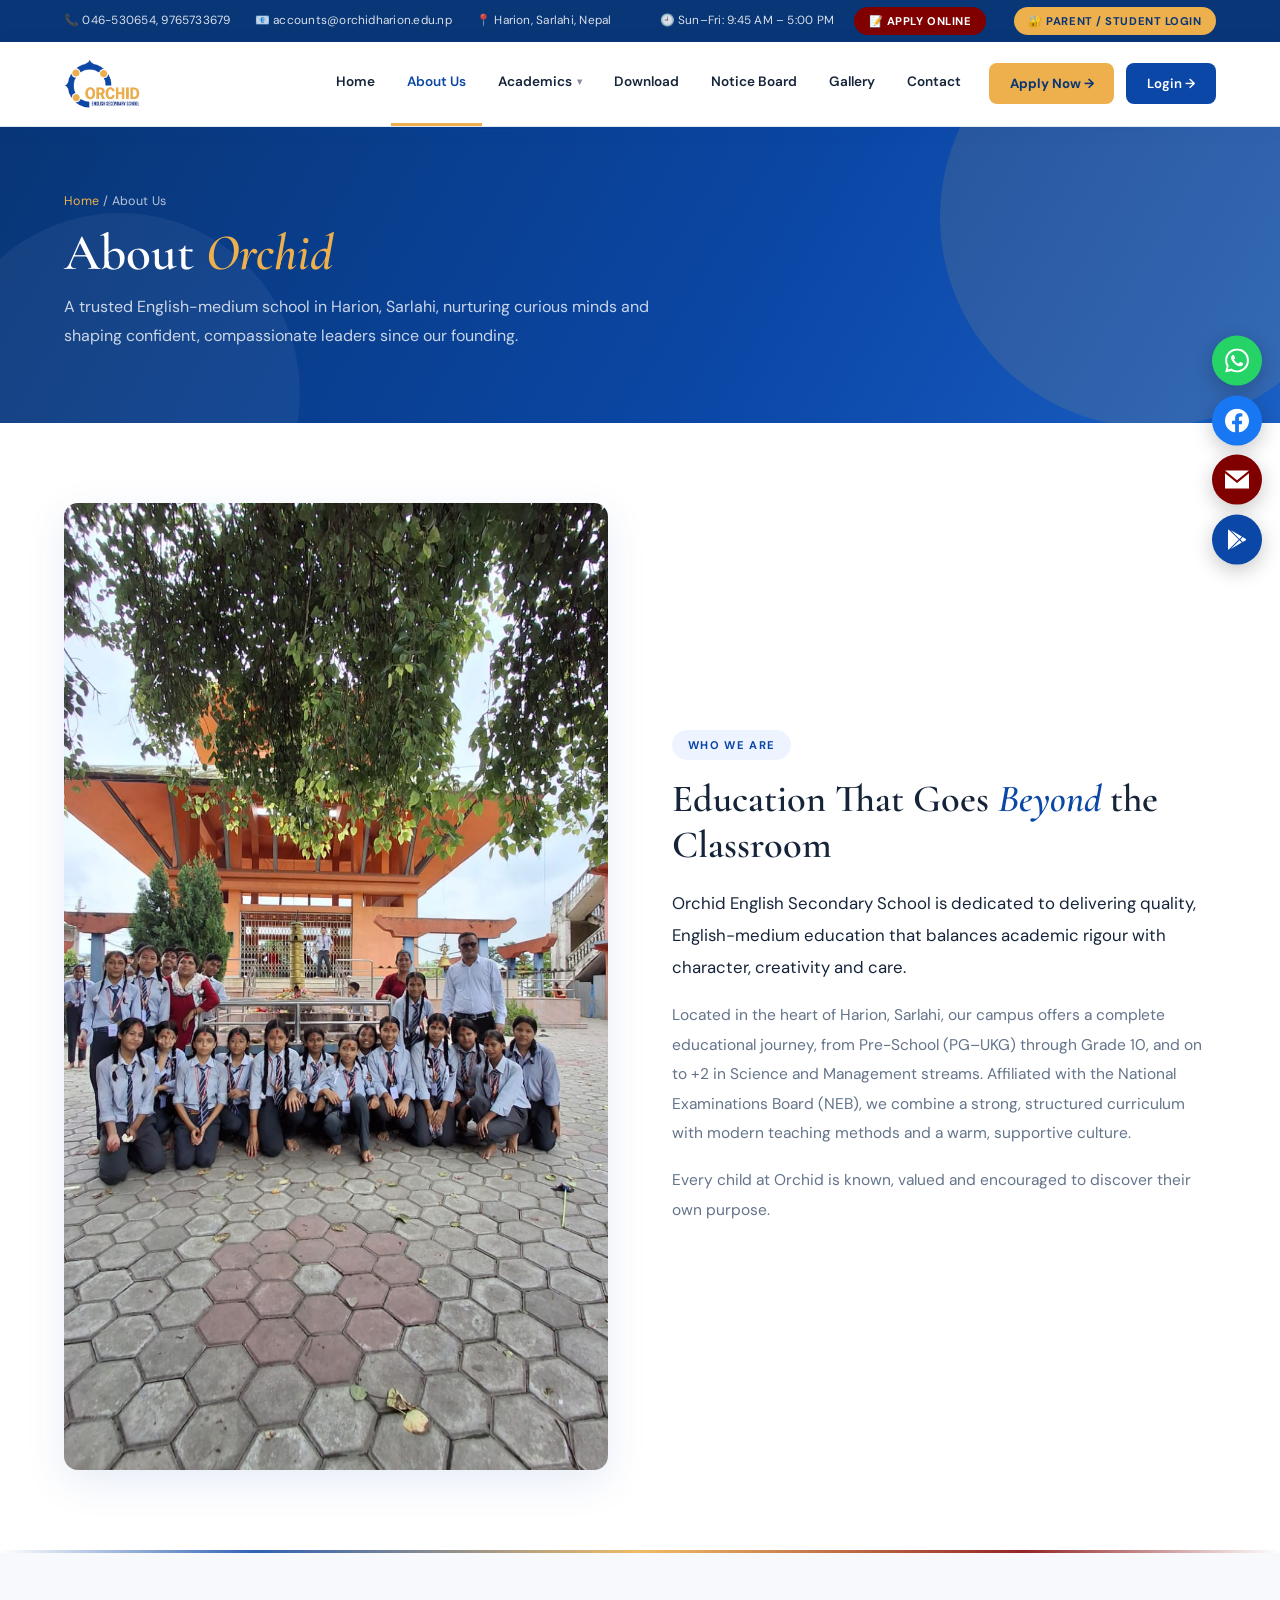
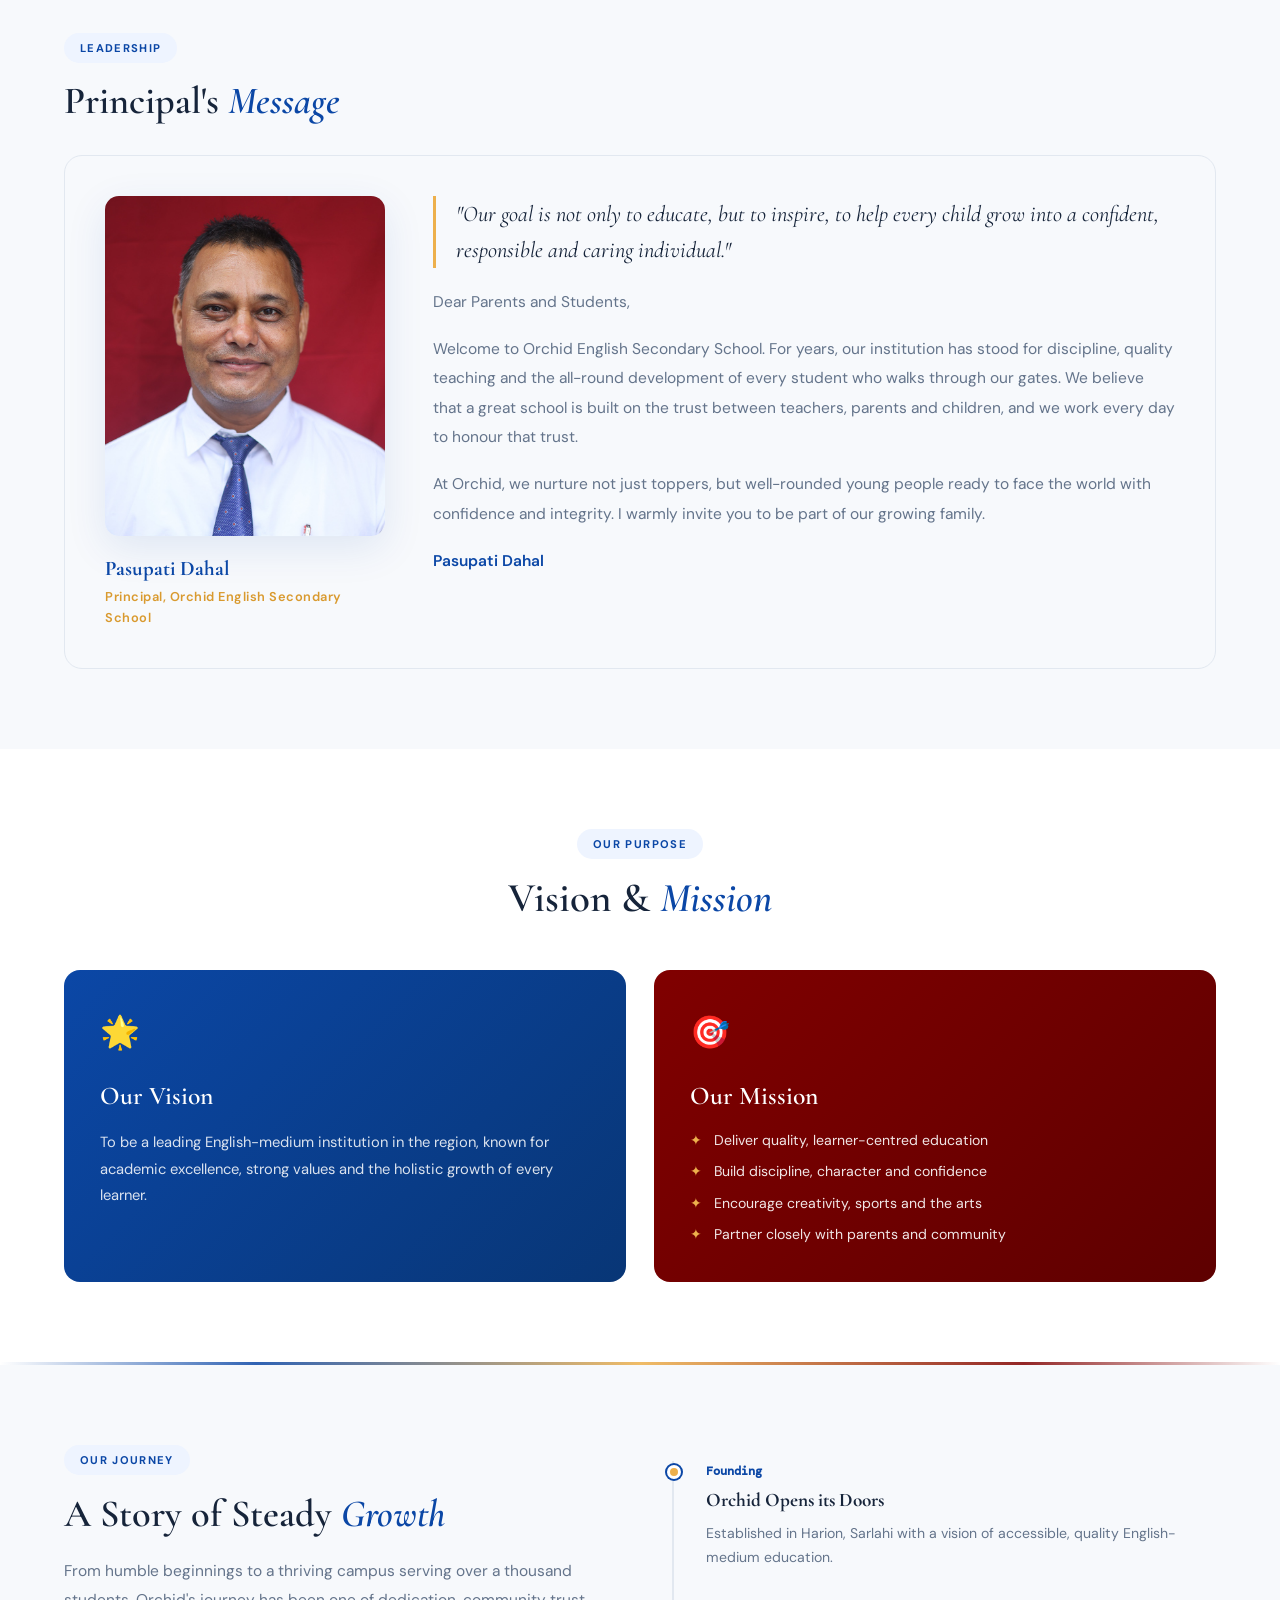
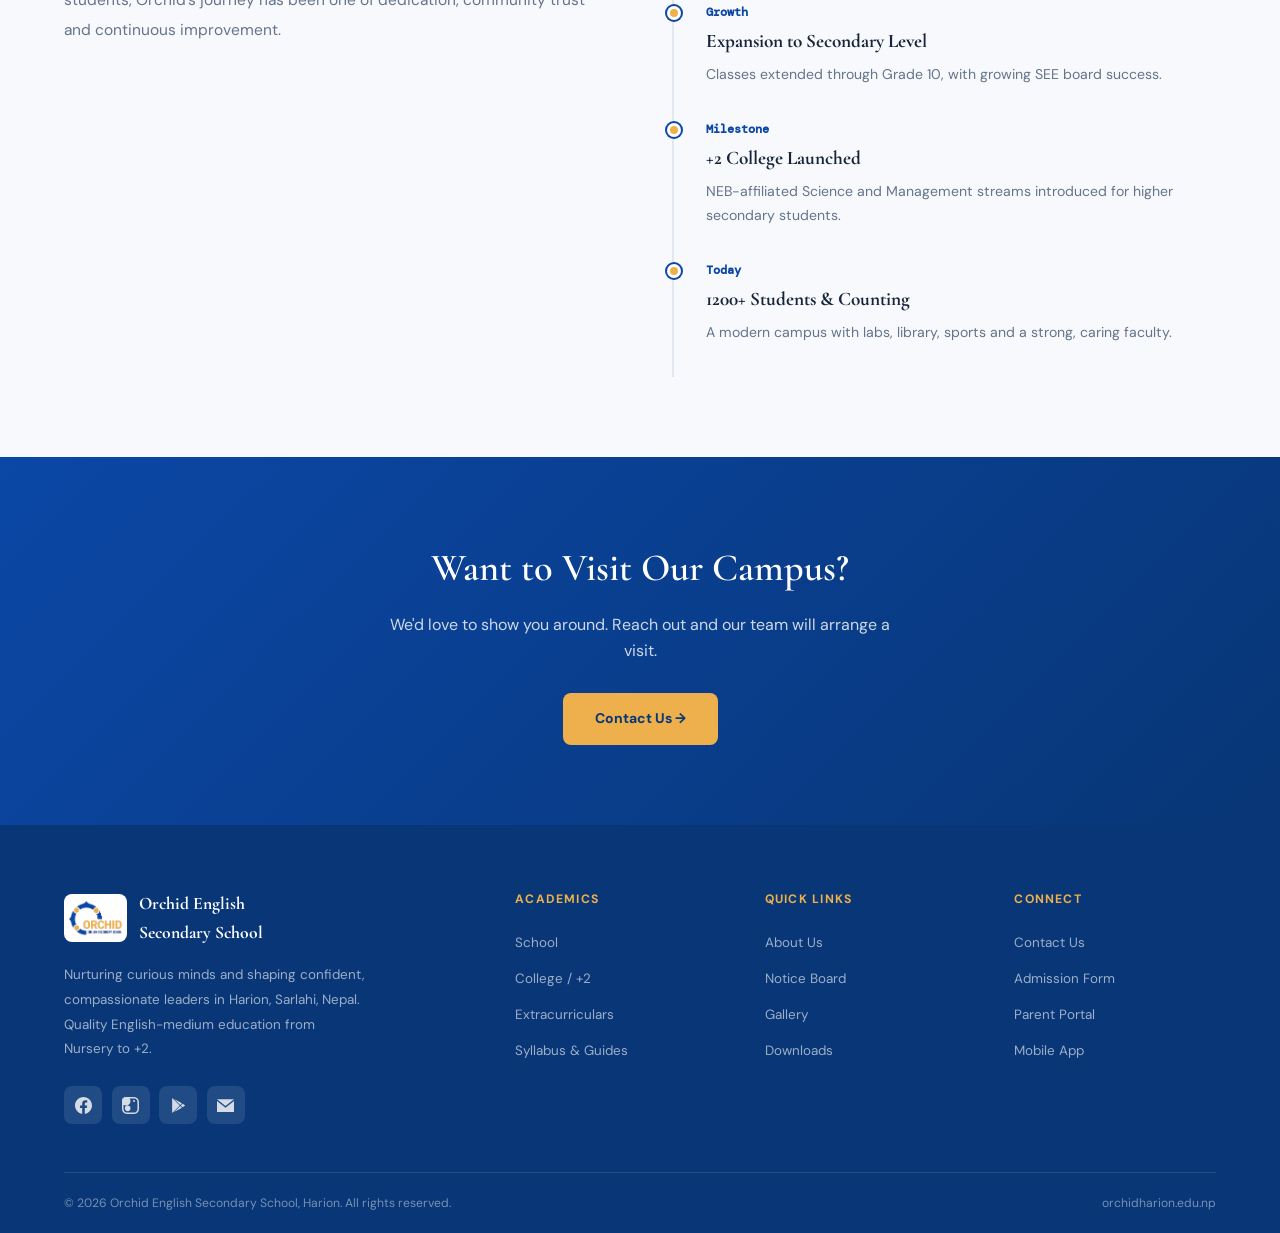
==== commit 1678956a: "Replace footer social text placeholders with Facebook, Instagram, Play Store and email brand icons C" ====
--- a/orchid-school/about.html
+++ b/orchid-school/about.html
@@ -158,10 +158,10 @@
       <div class="footer-logo"><img src="assets/logo.png" alt="Orchid logo"><div class="footer-name">Orchid English<br>Secondary School</div></div>
       <p>Nurturing curious minds and shaping confident, compassionate leaders in Harion, Sarlahi, Nepal. Quality English-medium education from Nursery to +2.</p>
       <div class="footer-social">
-        <a class="soc-btn" href="https://www.facebook.com/orchidhsschool" target="_blank" rel="noopener" title="Facebook">f</a>
-        <a class="soc-btn" href="https://www.instagram.com/orchidharion" target="_blank" rel="noopener" title="Instagram">ig</a>
-        <a class="soc-btn" href="https://play.google.com/store/apps/details?id=com.ingrails.orchid_english_secondary_school" target="_blank" rel="noopener">▶</a>
-        <a class="soc-btn" href="mailto:accounts@orchidharion.edu.np">@</a>
+        <a class="soc-btn" href="https://www.facebook.com/orchidhsschool" target="_blank" rel="noopener" title="Facebook"><svg viewBox="0 0 24 24" fill="currentColor" width="17" height="17"><path d="M24 12.07C24 5.4 18.63 0 12 0S0 5.4 0 12.07c0 6 4.39 10.97 10.13 11.87v-8.4H7.08v-3.47h3.05V9.41c0-3.02 1.79-4.68 4.53-4.68 1.31 0 2.68.23 2.68.23v2.95h-1.51c-1.49 0-1.96.93-1.96 1.87v2.25h3.33l-.53 3.47h-2.8v8.4C19.61 23.04 24 18.07 24 12.07z"/></svg></a>
+        <a class="soc-btn" href="https://www.instagram.com/orchidharion" target="_blank" rel="noopener" title="Instagram"><svg viewBox="0 0 24 24" fill="currentColor" width="17" height="17"><path d="M12 2.16c3.2 0 3.58.01 4.85.07 1.17.05 1.8.25 2.23.41.56.22.96.48 1.38.9.42.42.68.82.9 1.38.16.42.36 1.06.41 2.23.06 1.27.07 1.65.07 4.85s-.01 3.58-.07 4.85c-.05 1.17-.25 1.8-.41 2.23-.22.56-.48.96-.9 1.38-.42.42-.82.68-1.38.9-.42.16-1.06.36-2.23.41-1.27.06-1.65.07-4.85.07s-3.58-.01-4.85-.07c-1.17-.05-1.8-.25-2.23-.41a3.7 3.7 0 01-1.38-.9 3.7 3.7 0 01-.9-1.38c-.16-.42-.36-1.06-.41-2.23-.06-1.27-.07-1.65-.07-4.85s.01-3.58.07-4.85c.05-1.17.25-1.8.41-2.23.22-.56.48-.96.9-1.38.42-.42.82-.68 1.38-.9.42-.16 1.06-.36 2.23-.41C8.42 2.17 8.8 2.16 12 2.16zM12 0C8.74 0 8.33.01 7.05.07 5.78.13 4.9.33 4.14.63c-.79.3-1.46.72-2.12 1.38C1.36 2.67.94 3.34.63 4.14.33 4.9.13 5.78.07 7.05.01 8.33 0 8.74 0 12s.01 3.67.07 4.95c.06 1.27.26 2.15.56 2.91.3.8.72 1.47 1.38 2.13.66.66 1.33 1.08 2.12 1.38.76.3 1.64.5 2.91.56C8.33 23.99 8.74 24 12 24s3.67-.01 4.95-.07c1.27-.06 2.15-.26 2.91-.56.8-.3 1.47-.72 2.13-1.38.66-.66 1.08-1.33 1.38-2.13.3-.76.5-1.64.56-2.91.06-1.28.07-1.69.07-4.95s-.01-3.67-.07-4.95c-.06-1.27-.26-2.15-.56-2.91-.3-.8-.72-1.47-1.38-2.12-.66-.66-1.33-1.08-2.13-1.38-.76-.3-1.64-.5-2.91-.56C15.67.01 15.26 0 12 0zm0 5.84A6.16 6.16 0 105.84 12 6.16 6.16 0 0012 5.84zm0 10.16A4 4 0 118 12a4 4 0 014 4zm6.41-10.4a1.44 1.44 0 11-1.44-1.44 1.44 1.44 0 011.44 1.44z"/></svg></a>
+        <a class="soc-btn" href="https://play.google.com/store/apps/details?id=com.ingrails.orchid_english_secondary_school" target="_blank" rel="noopener" title="Play Store"><svg viewBox="0 0 24 24" fill="currentColor" width="17" height="17"><path d="M3.61 1.81L13.79 12 3.61 22.19a1 1 0 01-.61-.92V2.73a1 1 0 01.61-.92zm10.89 10.9l2.3 2.3-10.94 6.33 8.64-8.63zm3.2-3.2l2.81 1.63a1 1 0 010 1.73l-2.81 1.62L15.39 12l2.31-2.49zM5.86 2.66L16.8 8.99l-2.3 2.3-8.64-8.63z"/></svg></a>
+        <a class="soc-btn" href="mailto:accounts@orchidharion.edu.np" title="Email"><svg viewBox="0 0 24 24" fill="currentColor" width="17" height="17"><path d="M12 12.71L.02 3H24L12 12.71zM12 15.29L0 5.56V21h24V5.56l-12 9.73z"/></svg></a>
       </div>
     </div>
     <div class="footer-col"><h4>Academics</h4><ul><li><a href="academics.html#school">School</a></li><li><a href="academics.html#college">College / +2</a></li><li><a href="academics.html#extra">Extracurriculars</a></li><li><a href="download.html">Syllabus &amp; Guides</a></li></ul></div>
--- a/orchid-school/css/pages.css
+++ b/orchid-school/css/pages.css
@@ -103,6 +103,8 @@
 .info-box b{color:var(--navy);}
 
 /* Gallery page */
+.gal-part-head{font-family:var(--serif);font-size:clamp(1.6rem,2.6vw,2.2rem);font-weight:700;color:var(--navy);margin:0 0 1.5rem;padding-bottom:0.6rem;border-bottom:2px solid var(--border);display:flex;align-items:center;gap:0.6rem;}
+.gal-part-head::before{content:'';width:26px;height:4px;border-radius:3px;background:var(--gold);}
 .gal-tabs{display:flex;gap:0.75rem;justify-content:center;margin-bottom:2.5rem;flex-wrap:wrap;}
 .gal-tab{padding:0.55rem 1.4rem;border-radius:30px;font-size:0.78rem;font-weight:600;cursor:pointer;border:1.5px solid var(--border);background:#fff;color:var(--muted);transition:all 0.2s;}
 .gal-tab.active{background:var(--navy);color:#fff;border-color:var(--navy);}
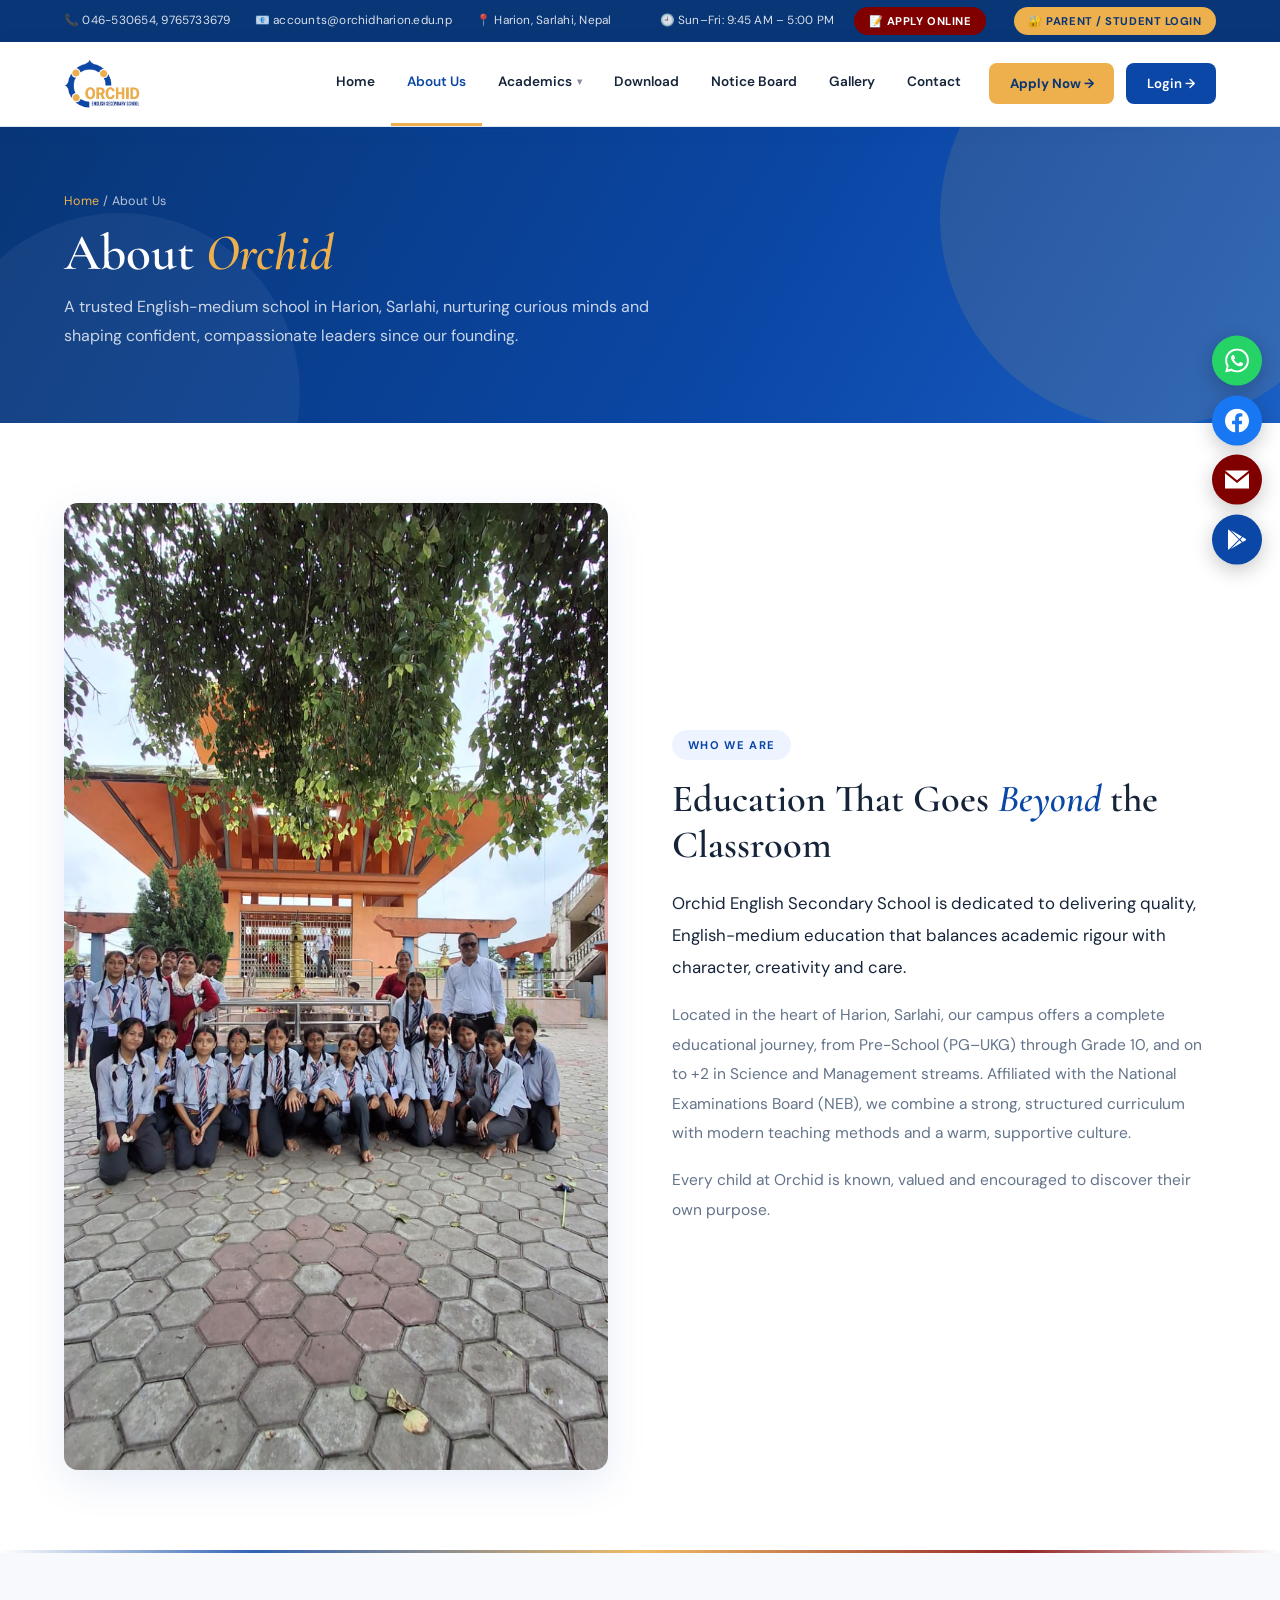
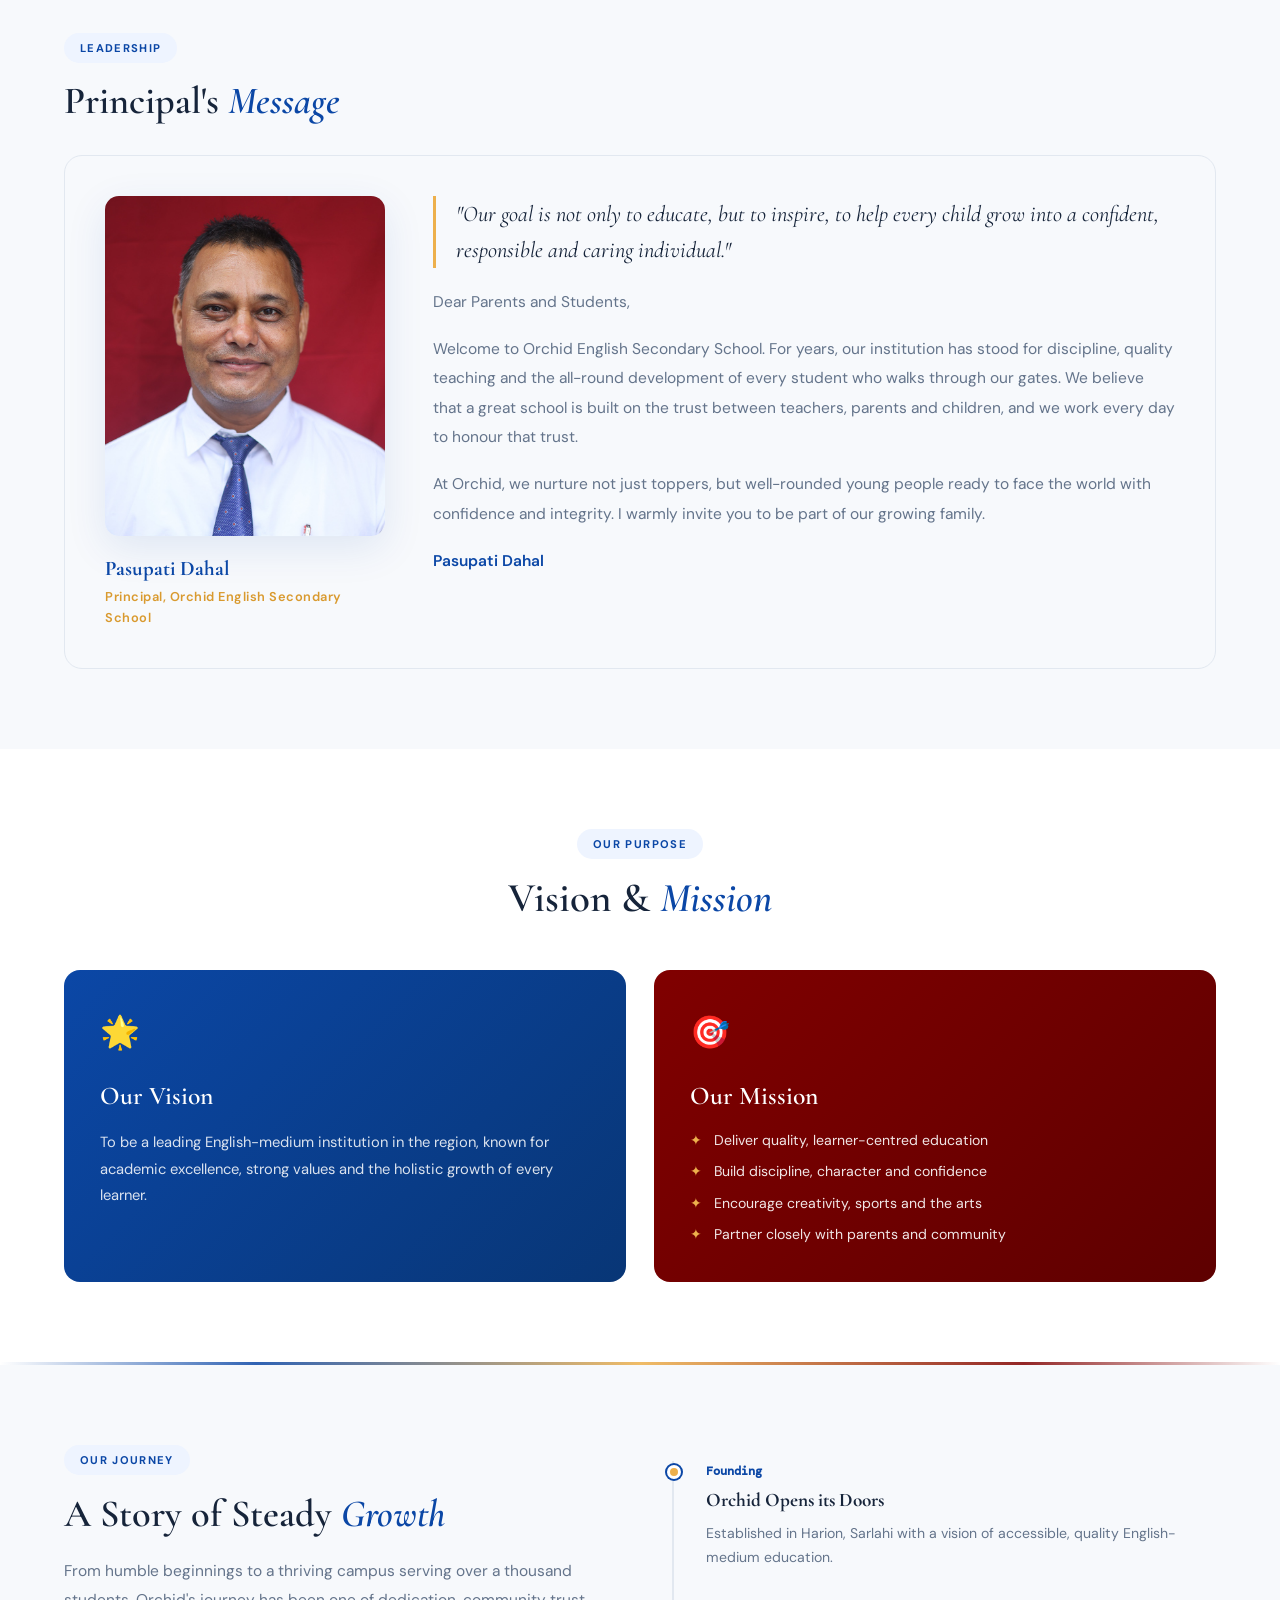
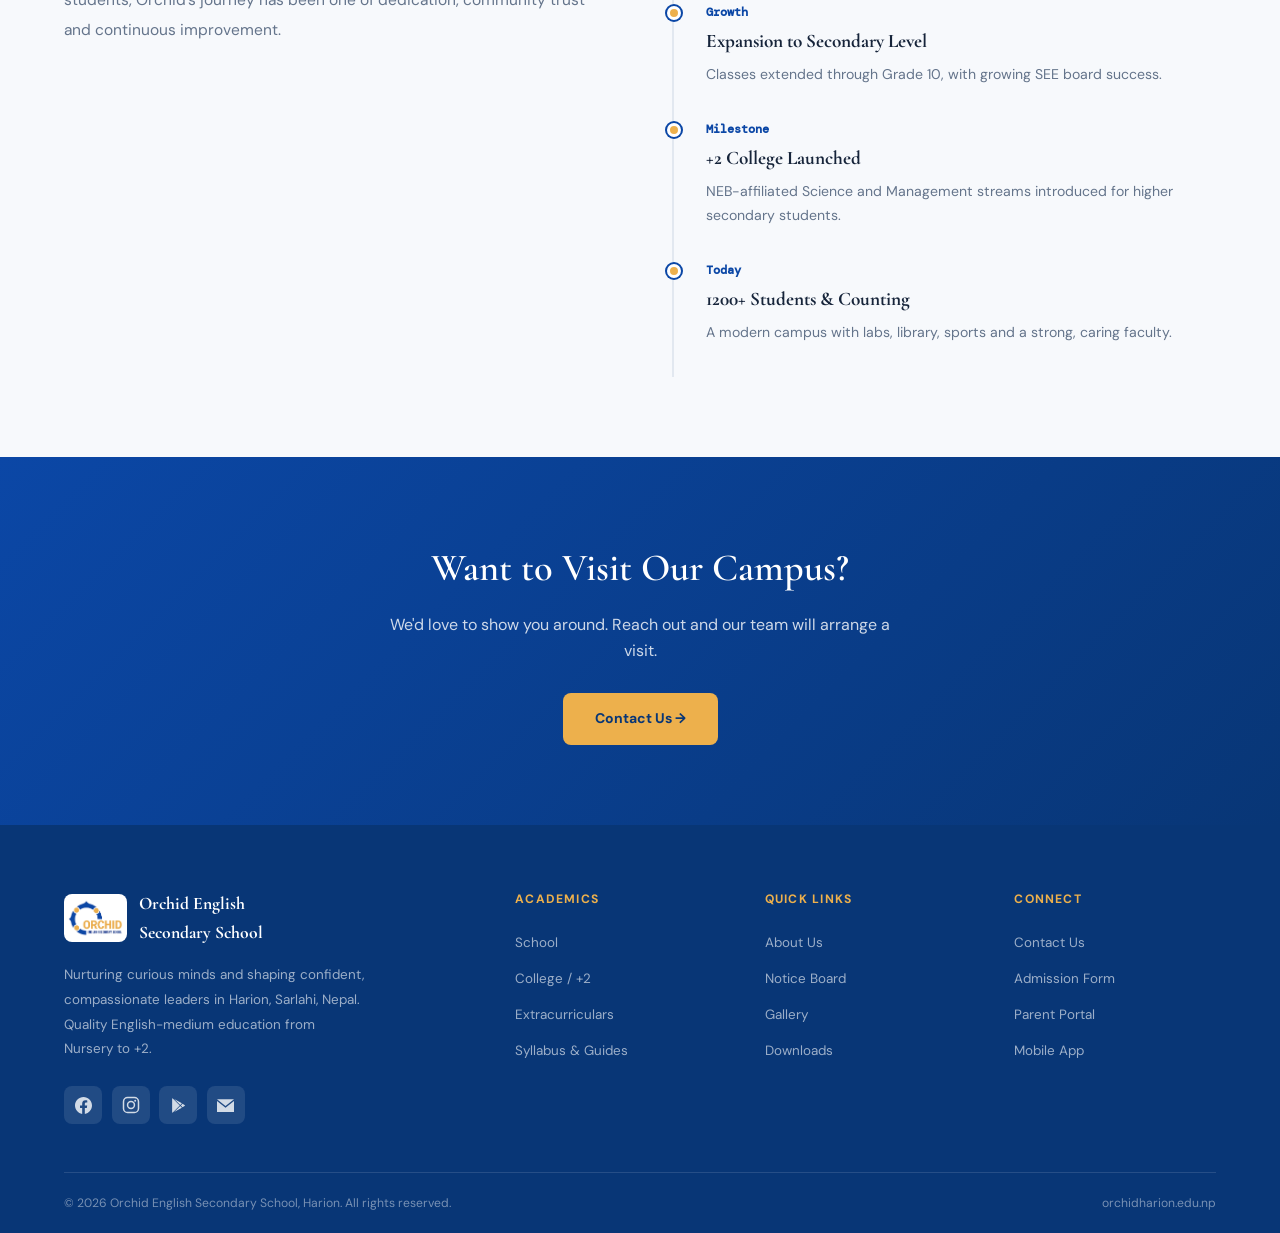
==== commit ab08b32f: "Fix footer Instagram icon: use clean outline camera logo Co-Authored-By: Claude Opus 4.8 <noreply@an" ====
--- a/orchid-school/about.html
+++ b/orchid-school/about.html
@@ -159,7 +159,7 @@
       <p>Nurturing curious minds and shaping confident, compassionate leaders in Harion, Sarlahi, Nepal. Quality English-medium education from Nursery to +2.</p>
       <div class="footer-social">
         <a class="soc-btn" href="https://www.facebook.com/orchidhsschool" target="_blank" rel="noopener" title="Facebook"><svg viewBox="0 0 24 24" fill="currentColor" width="17" height="17"><path d="M24 12.07C24 5.4 18.63 0 12 0S0 5.4 0 12.07c0 6 4.39 10.97 10.13 11.87v-8.4H7.08v-3.47h3.05V9.41c0-3.02 1.79-4.68 4.53-4.68 1.31 0 2.68.23 2.68.23v2.95h-1.51c-1.49 0-1.96.93-1.96 1.87v2.25h3.33l-.53 3.47h-2.8v8.4C19.61 23.04 24 18.07 24 12.07z"/></svg></a>
-        <a class="soc-btn" href="https://www.instagram.com/orchidharion" target="_blank" rel="noopener" title="Instagram"><svg viewBox="0 0 24 24" fill="currentColor" width="17" height="17"><path d="M12 2.16c3.2 0 3.58.01 4.85.07 1.17.05 1.8.25 2.23.41.56.22.96.48 1.38.9.42.42.68.82.9 1.38.16.42.36 1.06.41 2.23.06 1.27.07 1.65.07 4.85s-.01 3.58-.07 4.85c-.05 1.17-.25 1.8-.41 2.23-.22.56-.48.96-.9 1.38-.42.42-.82.68-1.38.9-.42.16-1.06.36-2.23.41-1.27.06-1.65.07-4.85.07s-3.58-.01-4.85-.07c-1.17-.05-1.8-.25-2.23-.41a3.7 3.7 0 01-1.38-.9 3.7 3.7 0 01-.9-1.38c-.16-.42-.36-1.06-.41-2.23-.06-1.27-.07-1.65-.07-4.85s.01-3.58.07-4.85c.05-1.17.25-1.8.41-2.23.22-.56.48-.96.9-1.38.42-.42.82-.68 1.38-.9.42-.16 1.06-.36 2.23-.41C8.42 2.17 8.8 2.16 12 2.16zM12 0C8.74 0 8.33.01 7.05.07 5.78.13 4.9.33 4.14.63c-.79.3-1.46.72-2.12 1.38C1.36 2.67.94 3.34.63 4.14.33 4.9.13 5.78.07 7.05.01 8.33 0 8.74 0 12s.01 3.67.07 4.95c.06 1.27.26 2.15.56 2.91.3.8.72 1.47 1.38 2.13.66.66 1.33 1.08 2.12 1.38.76.3 1.64.5 2.91.56C8.33 23.99 8.74 24 12 24s3.67-.01 4.95-.07c1.27-.06 2.15-.26 2.91-.56.8-.3 1.47-.72 2.13-1.38.66-.66 1.08-1.33 1.38-2.13.3-.76.5-1.64.56-2.91.06-1.28.07-1.69.07-4.95s-.01-3.67-.07-4.95c-.06-1.27-.26-2.15-.56-2.91-.3-.8-.72-1.47-1.38-2.12-.66-.66-1.33-1.08-2.13-1.38-.76-.3-1.64-.5-2.91-.56C15.67.01 15.26 0 12 0zm0 5.84A6.16 6.16 0 105.84 12 6.16 6.16 0 0012 5.84zm0 10.16A4 4 0 118 12a4 4 0 014 4zm6.41-10.4a1.44 1.44 0 11-1.44-1.44 1.44 1.44 0 011.44 1.44z"/></svg></a>
+        <a class="soc-btn" href="https://www.instagram.com/orchidharion" target="_blank" rel="noopener" title="Instagram"><svg viewBox="0 0 24 24" fill="none" stroke="currentColor" stroke-width="2" width="18" height="18"><rect x="2" y="2" width="20" height="20" rx="5.5"/><circle cx="12" cy="12" r="4.6"/><circle cx="17.6" cy="6.4" r="1.3" fill="currentColor" stroke="none"/></svg></a>
         <a class="soc-btn" href="https://play.google.com/store/apps/details?id=com.ingrails.orchid_english_secondary_school" target="_blank" rel="noopener" title="Play Store"><svg viewBox="0 0 24 24" fill="currentColor" width="17" height="17"><path d="M3.61 1.81L13.79 12 3.61 22.19a1 1 0 01-.61-.92V2.73a1 1 0 01.61-.92zm10.89 10.9l2.3 2.3-10.94 6.33 8.64-8.63zm3.2-3.2l2.81 1.63a1 1 0 010 1.73l-2.81 1.62L15.39 12l2.31-2.49zM5.86 2.66L16.8 8.99l-2.3 2.3-8.64-8.63z"/></svg></a>
         <a class="soc-btn" href="mailto:accounts@orchidharion.edu.np" title="Email"><svg viewBox="0 0 24 24" fill="currentColor" width="17" height="17"><path d="M12 12.71L.02 3H24L12 12.71zM12 15.29L0 5.56V21h24V5.56l-12 9.73z"/></svg></a>
       </div>
